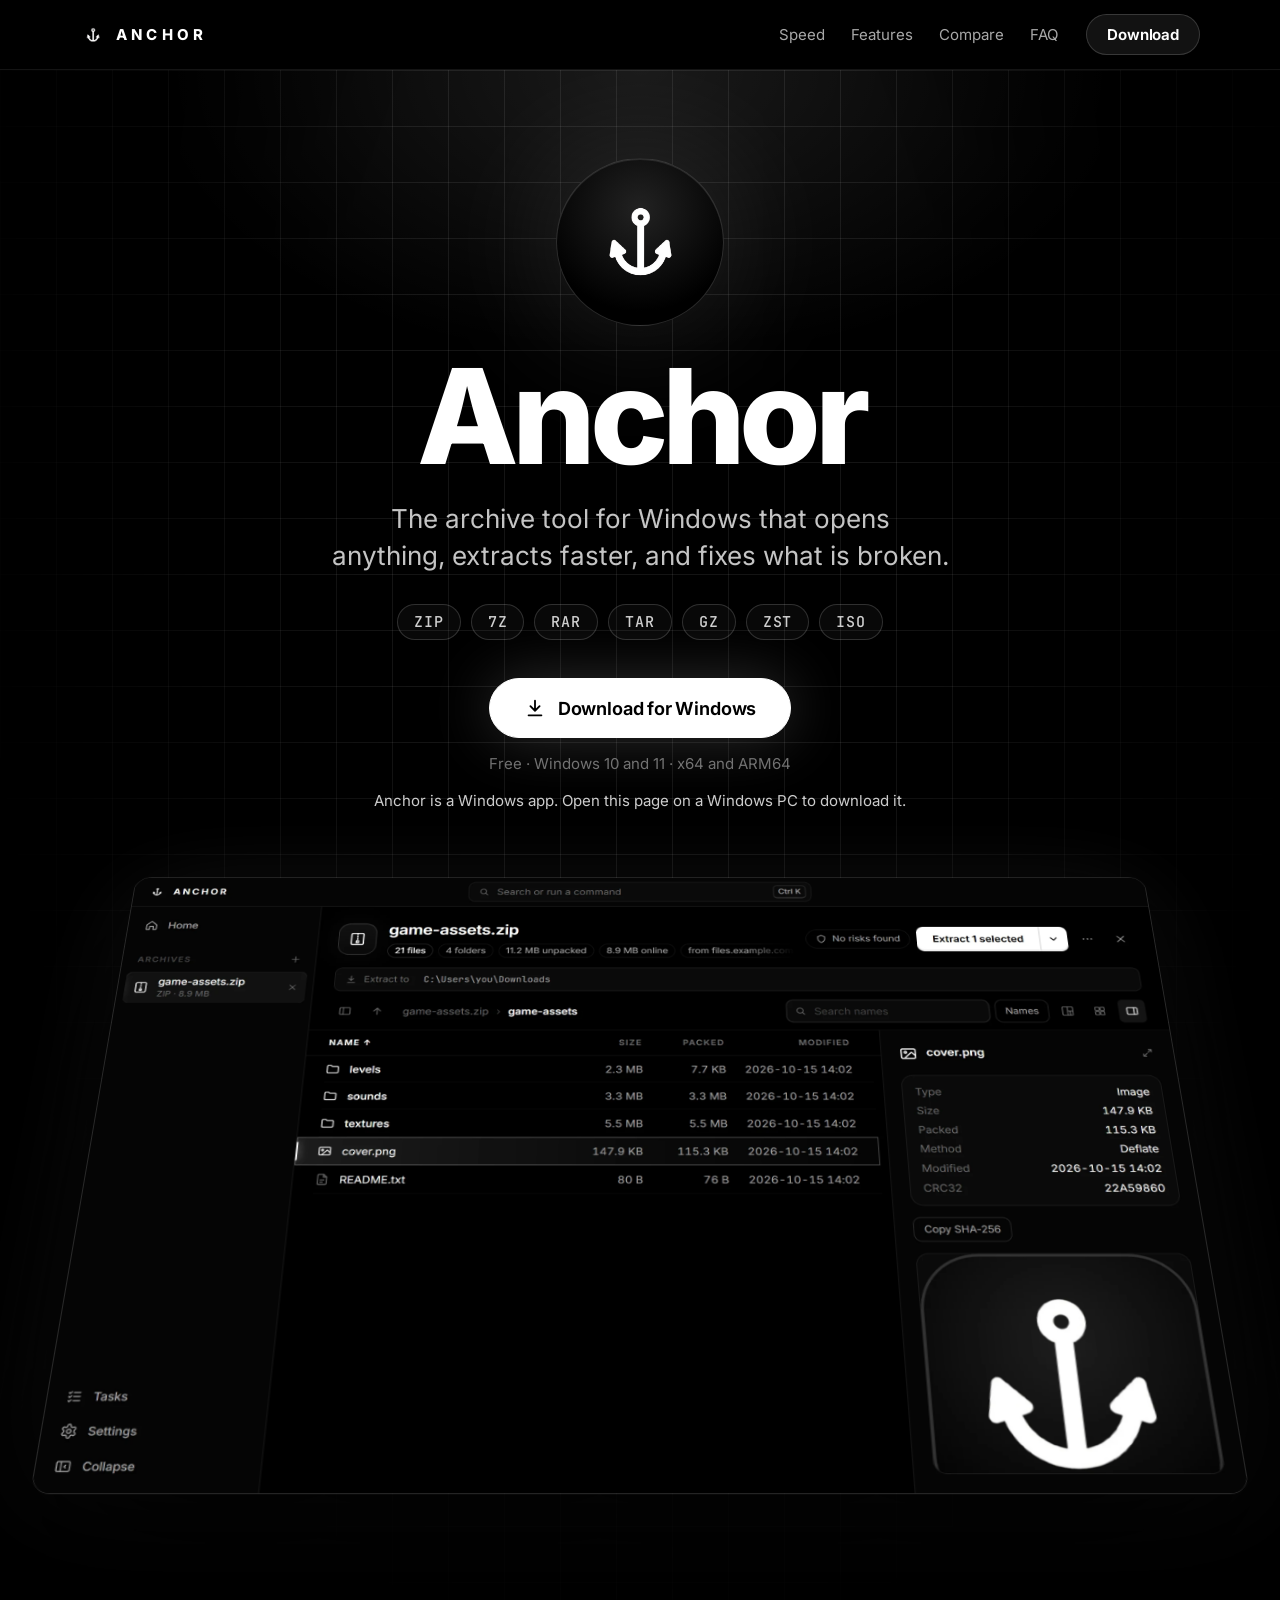
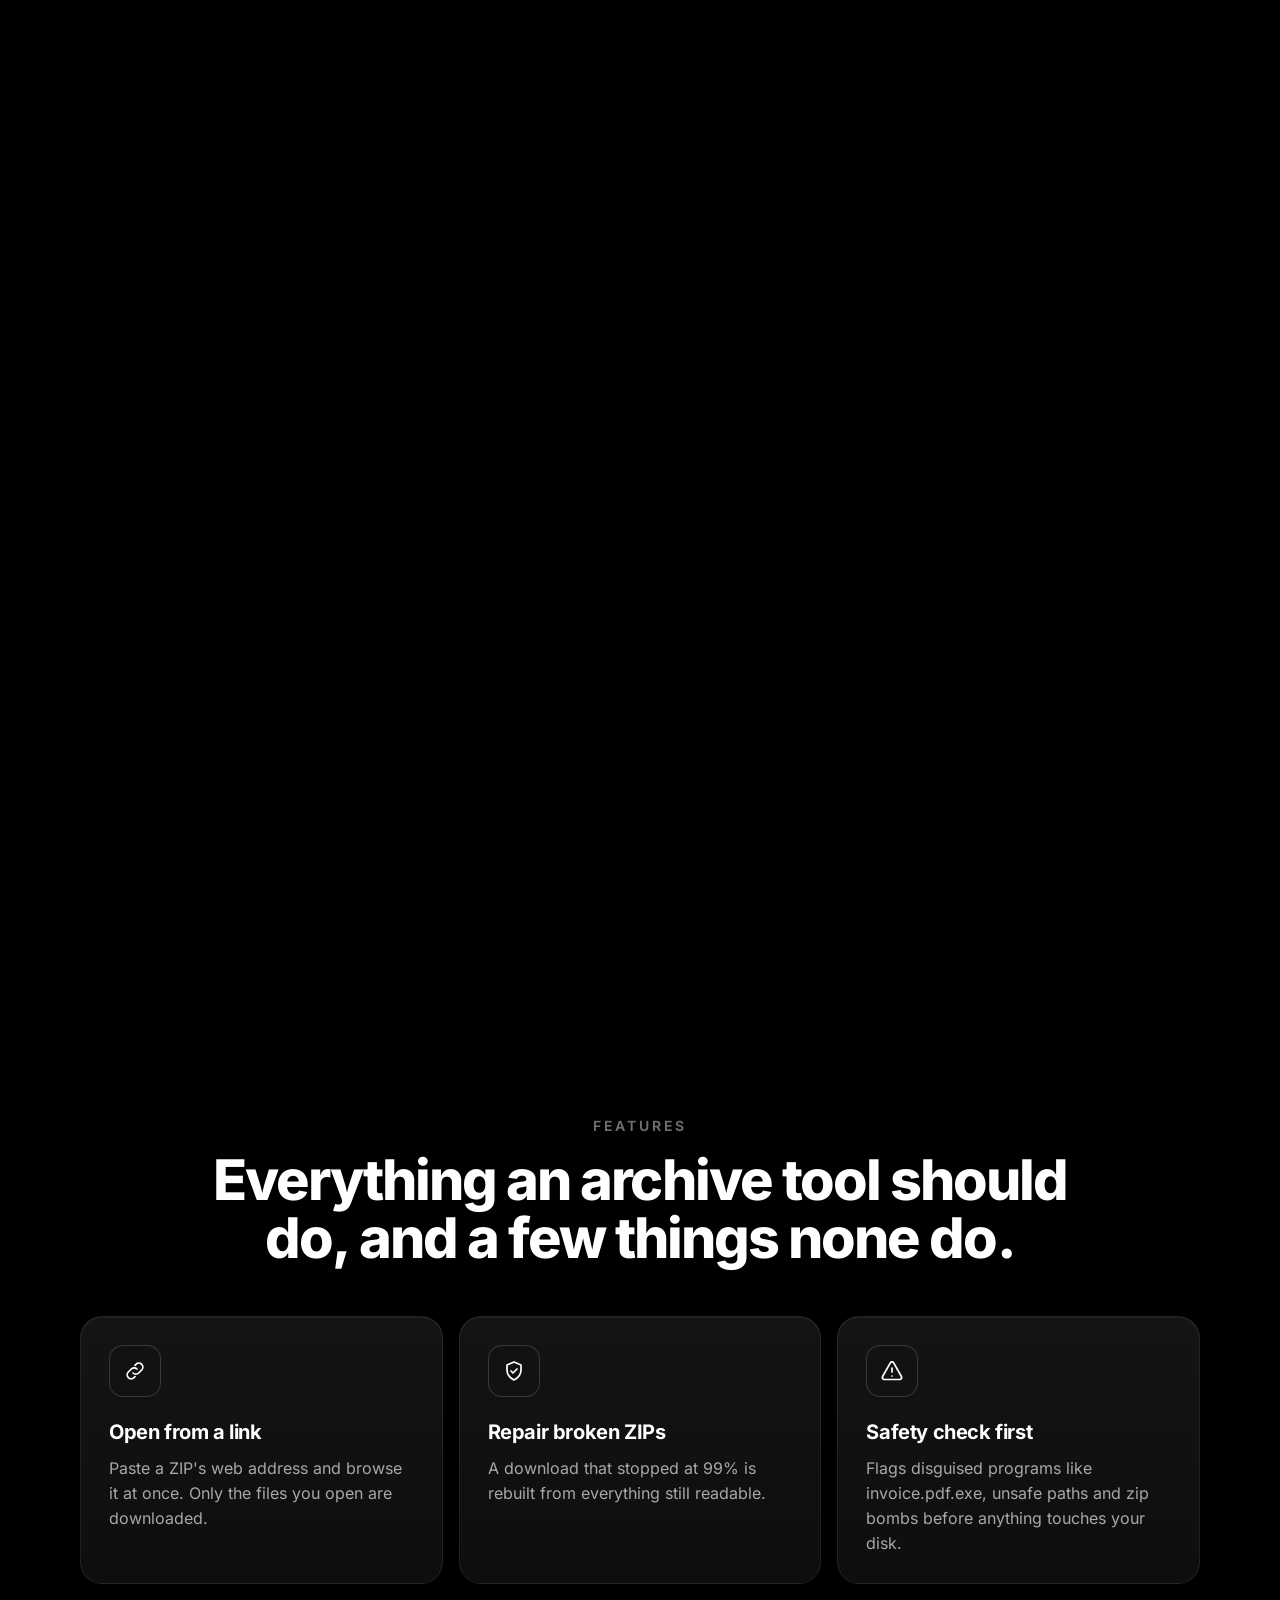
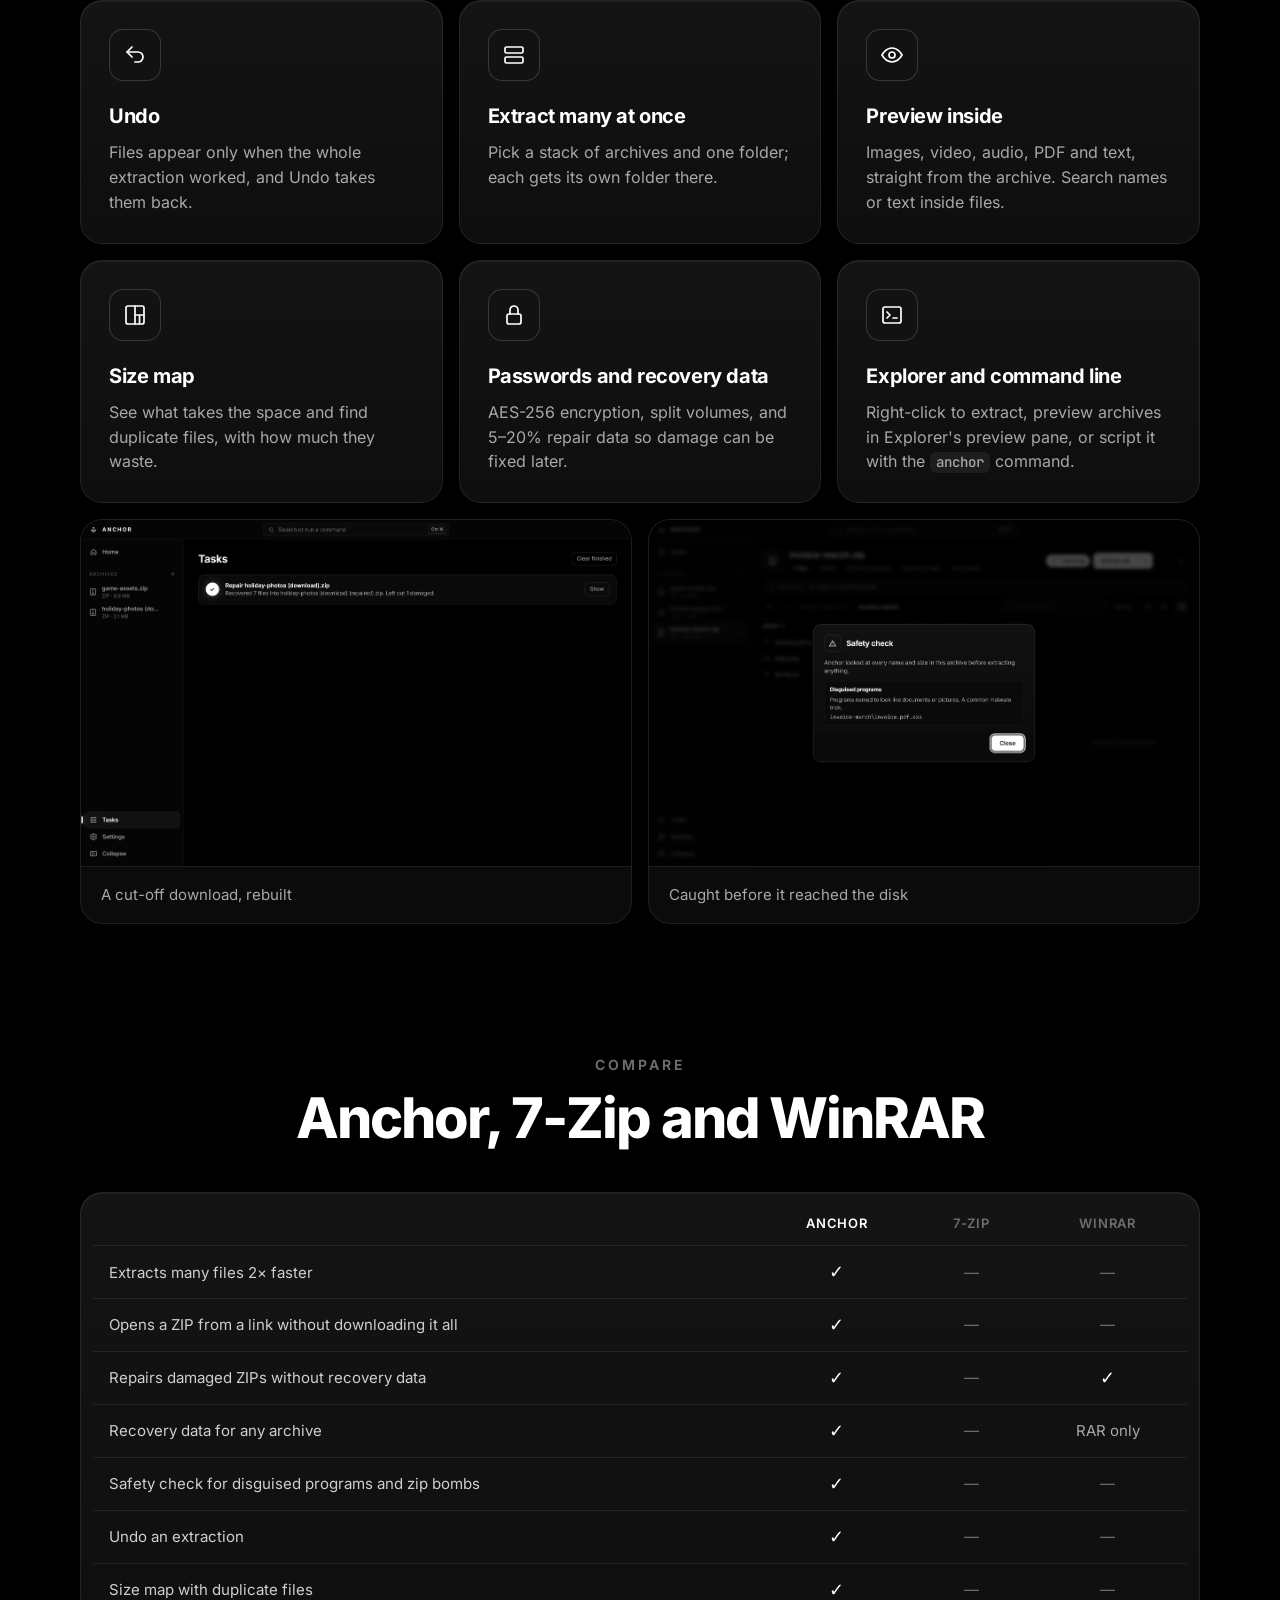
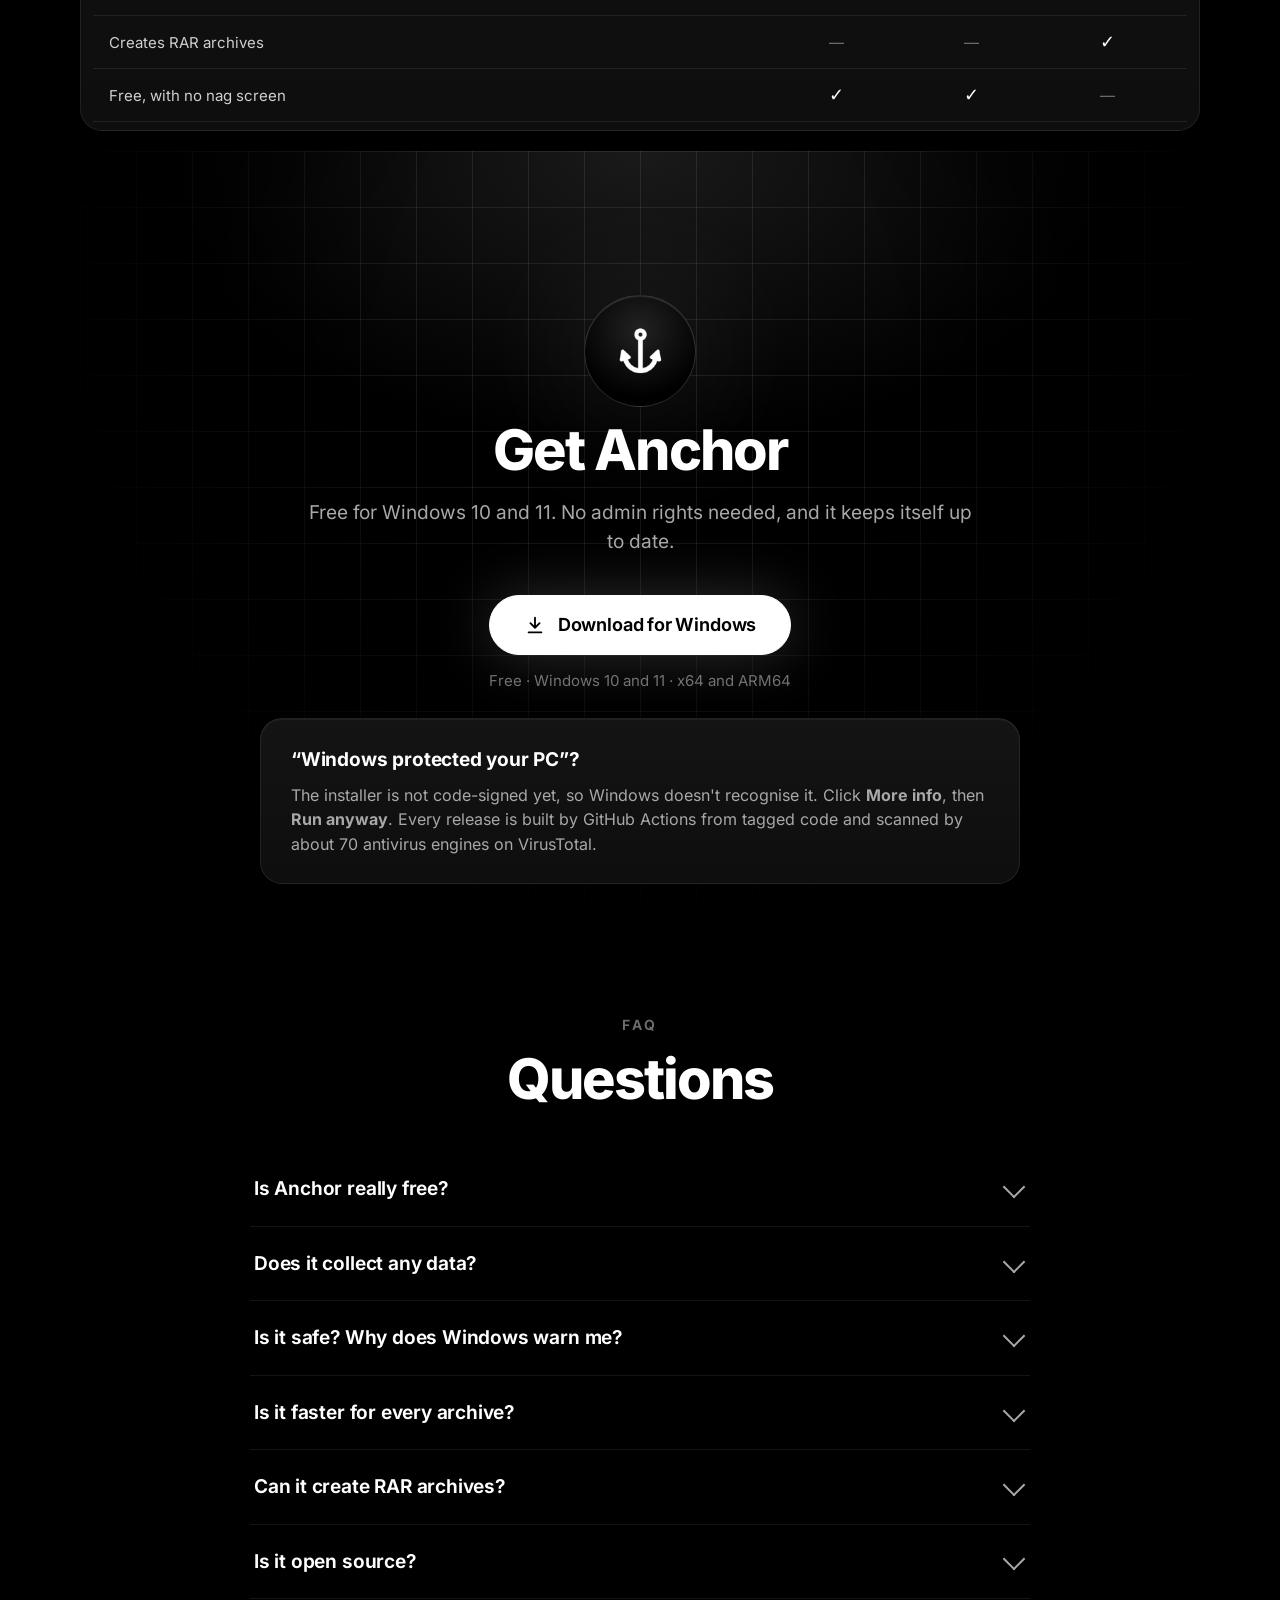
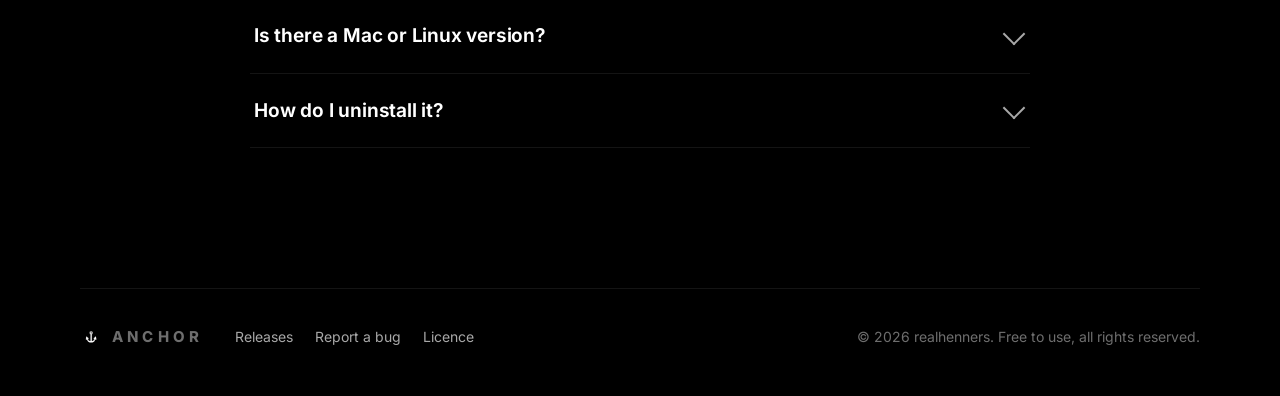
==== index.html @ b03beca9 "Add files via upload" ====
<!doctype html>
<html lang="en">
<head>
<meta charset="utf-8">
<meta name="viewport" content="width=device-width, initial-scale=1">
<title>Anchor: the fast, free archive tool for Windows</title>
<meta name="description" content="Anchor opens ZIP, 7Z, RAR, TAR, ZST, ISO and more, extracts many-file archives about 2× faster than 7-Zip and WinRAR, repairs broken downloads and checks archives before extracting. Free for Windows 10 and 11.">
<meta name="theme-color" content="#000000">
<link rel="icon" href="assets/favicon.png">
<link rel="apple-touch-icon" href="assets/icon.png">
<meta property="og:type" content="website">
<meta property="og:url" content="https://getanchor.github.io/">
<meta property="og:title" content="Anchor: the fast, free archive tool for Windows">
<meta property="og:description" content="2× faster than 7-Zip and WinRAR on archives with many files. Opens ZIPs from a link, repairs broken downloads, flags disguised programs. Free.">
<meta property="og:image" content="https://getanchor.github.io/assets/og.jpg">
<meta name="twitter:card" content="summary_large_image">
<link rel="preload" href="assets/fonts/inter-latin-wght-normal.woff2" as="font" type="font/woff2" crossorigin>
<link rel="stylesheet" href="style.css">
</head>
<body>

<header class="nav">
  <a class="brand" href="#top" aria-label="Anchor, back to top"><img src="assets/logo.png" alt="" width="26" height="26"><span>ANCHOR</span></a>
  <nav class="links" aria-label="Sections">
    <a href="#speed">Speed</a>
    <a href="#features">Features</a>
    <a href="#compare">Compare</a>
    <a href="#faq">FAQ</a>
  </nav>
  <a class="btn btn-small" href="#download" data-download>Download</a>
</header>

<main id="top">
  <!-- hero: the banner's look -->
  <section class="hero">
    <div class="grid-bg" aria-hidden="true"></div>
    <div class="mark reveal" style="--d: 0"><img src="assets/logo.png" alt="Anchor logo" width="132" height="132"></div>
    <h1 class="reveal" style="--d: 1">Anchor</h1>
    <p class="lead reveal" style="--d: 2">The archive tool for Windows that opens anything, extracts faster, and fixes what is broken.</p>
    <ul class="pills reveal" style="--d: 3" aria-label="Formats">
      <li>ZIP</li><li>7Z</li><li>RAR</li><li>TAR</li><li>GZ</li><li>ZST</li><li>ISO</li>
    </ul>
    <div class="cta reveal" style="--d: 4">
      <a class="btn btn-primary" href="https://github.com/realhenners/anchor-releases/releases/latest" data-download>
        <svg width="22" height="22" viewBox="0 0 24 24" fill="none" stroke="currentColor" stroke-width="2" stroke-linecap="round" stroke-linejoin="round" aria-hidden="true"><path d="M12 4v11M7 10l5 5 5-5M5 20h14"/></svg>
        Download for Windows
      </a>
      <p class="meta" data-download-meta>Free · Windows 10&nbsp;and&nbsp;11 · x64 and ARM64</p>
      <button class="switch" type="button" data-arch-switch hidden></button>
      <p class="note" data-platform-note hidden>Anchor is a Windows app. Open this page on a Windows PC to download it.</p>
    </div>
    <div class="stage reveal" style="--d: 5">
      <img class="hero-shot" src="assets/shots/link-preview.webp" alt="Anchor showing the contents of a ZIP archive opened from a link, with a preview of an image" width="1239" height="780" data-tilt>
    </div>
  </section>

  <!-- speed -->
  <section class="section" id="speed">
    <p class="kicker reveal">Speed</p>
    <h2 class="reveal">Same archive. Three extractors.</h2>
    <p class="sub reveal">Windows spends most of an extraction creating files, because antivirus checks each one. 7-Zip and WinRAR write them one at a time; Anchor decodes the archive once and writes up to 32 at the same time.</p>

    <div class="tabs reveal" role="tablist" aria-label="Benchmark">
      <button role="tab" aria-selected="true" data-set="small">4,000 small files</button>
      <button role="tab" aria-selected="false" data-set="mod">Mod pack, 603 files</button>
      <button role="tab" aria-selected="false" data-set="large">One large file</button>
    </div>

    <div class="race card reveal" data-race>
      <div class="lane anchor"><span class="name">Anchor</span><span class="track"><span class="fill"></span></span><span class="time">0.00 s</span></div>
      <div class="lane"><span class="name">WinRAR <small>7.23</small></span><span class="track"><span class="fill"></span></span><span class="time">0.00 s</span></div>
      <div class="lane"><span class="name">7-Zip <small>26.04</small></span><span class="track"><span class="fill"></span></span><span class="time">0.00 s</span></div>
      <div class="race-foot">
        <p class="caption" data-race-caption>A ZIP with 4,000 small files, played back in real time.</p>
        <button class="btn btn-ghost btn-small" type="button" data-race-replay>Run again</button>
      </div>
    </div>

    <div class="stats">
      <div class="stat card reveal" style="--d: 0"><b data-count="2.3" data-suffix="×">0×</b><span>faster than 7-Zip</span></div>
      <div class="stat card reveal" style="--d: 1"><b data-count="2.1" data-suffix="×">0×</b><span>faster than WinRAR</span></div>
      <div class="stat card reveal" style="--d: 2"><b data-count="32" data-decimals="0">0</b><span>files written at once</span></div>
    </div>

    <details class="numbers reveal">
      <summary>See all the numbers</summary>
      <div class="numbers-body">
        <p>Extraction time on one Windows PC with 24 cores; each tool extracted every archive three times into an empty folder, producing the same files, and the best time counts. Fastest in bold. Anchor is faster on archives with many files; with one or a few large files every tool waits on decompression, and 7-Zip and WinRAR are slightly faster on large 7Z and RAR files.</p>
        <div class="table-wrap"><table data-numbers></table></div>
      </div>
    </details>
  </section>

  <!-- features -->
  <section class="section" id="features">
    <p class="kicker reveal">Features</p>
    <h2 class="reveal">Everything an archive tool should do, and a few things none do.</h2>
    <div class="features">
      <article class="feature card reveal" style="--d: 0"><span class="icon" aria-hidden="true"><svg viewBox="0 0 24 24"><path d="M10 14a4 4 0 0 0 5.66 0l3-3a4 4 0 0 0-5.66-5.66l-1 1"/><path d="M14 10a4 4 0 0 0-5.66 0l-3 3a4 4 0 0 0 5.66 5.66l1-1"/></svg></span><h3>Open from a link</h3><p>Paste a ZIP's web address and browse it at once. Only the files you open are downloaded.</p></article>
      <article class="feature card reveal" style="--d: 1"><span class="icon" aria-hidden="true"><svg viewBox="0 0 24 24"><path d="M12 3 5 6v5c0 4.5 3 8 7 10 4-2 7-5.5 7-10V6z"/><path d="m9 12 2 2 4-4"/></svg></span><h3>Repair broken ZIPs</h3><p>A download that stopped at 99% is rebuilt from everything still readable.</p></article>
      <article class="feature card reveal" style="--d: 2"><span class="icon" aria-hidden="true"><svg viewBox="0 0 24 24"><path d="M10.3 3.9 2.6 17.5A2 2 0 0 0 4.3 20.5h15.4a2 2 0 0 0 1.7-3L13.7 3.9a2 2 0 0 0-3.4 0z"/><path d="M12 9v4M12 17h.01"/></svg></span><h3>Safety check first</h3><p>Flags disguised programs like invoice.pdf.exe, unsafe paths and zip bombs before anything touches your disk.</p></article>
      <article class="feature card reveal" style="--d: 3"><span class="icon" aria-hidden="true"><svg viewBox="0 0 24 24"><path d="M9 14 4 9l5-5"/><path d="M4 9h11a5 5 0 0 1 0 10h-3"/></svg></span><h3>Undo</h3><p>Files appear only when the whole extraction worked, and Undo takes them back.</p></article>
      <article class="feature card reveal" style="--d: 4"><span class="icon" aria-hidden="true"><svg viewBox="0 0 24 24"><rect x="3" y="4" width="18" height="6" rx="1.5"/><rect x="3" y="14" width="18" height="6" rx="1.5"/></svg></span><h3>Extract many at once</h3><p>Pick a stack of archives and one folder; each gets its own folder there.</p></article>
      <article class="feature card reveal" style="--d: 5"><span class="icon" aria-hidden="true"><svg viewBox="0 0 24 24"><path d="M2 12s3.5-7 10-7 10 7 10 7-3.5 7-10 7S2 12 2 12z"/><circle cx="12" cy="12" r="3"/></svg></span><h3>Preview inside</h3><p>Images, video, audio, PDF and text, straight from the archive. Search names or text inside files.</p></article>
      <article class="feature card reveal" style="--d: 6"><span class="icon" aria-hidden="true"><svg viewBox="0 0 24 24"><rect x="3" y="3" width="18" height="18" rx="2"/><path d="M12 3v18M12 12h9M16.5 12v9"/></svg></span><h3>Size map</h3><p>See what takes the space and find duplicate files, with how much they waste.</p></article>
      <article class="feature card reveal" style="--d: 7"><span class="icon" aria-hidden="true"><svg viewBox="0 0 24 24"><rect x="5" y="11" width="14" height="10" rx="2"/><path d="M8 11V7a4 4 0 0 1 8 0v4"/></svg></span><h3>Passwords and recovery data</h3><p>AES-256 encryption, split volumes, and 5–20% repair data so damage can be fixed later.</p></article>
      <article class="feature card reveal" style="--d: 8"><span class="icon" aria-hidden="true"><svg viewBox="0 0 24 24"><rect x="3" y="4" width="18" height="16" rx="2"/><path d="m7 9 3 3-3 3M13 15h4"/></svg></span><h3>Explorer and command line</h3><p>Right-click to extract, preview archives in Explorer's preview pane, or script it with the <code>anchor</code> command.</p></article>
    </div>

    <div class="shots">
      <figure class="reveal" style="--d: 0"><img src="assets/shots/repair-task.webp" alt="Anchor's task list: a cut-off ZIP repaired, 7 files recovered" loading="lazy" width="1239" height="780"><figcaption>A cut-off download, rebuilt</figcaption></figure>
      <figure class="reveal" style="--d: 1"><img src="assets/shots/safety-dialog.webp" alt="Anchor's safety check warning about invoice.pdf.exe" loading="lazy" width="1239" height="780"><figcaption>Caught before it reached the disk</figcaption></figure>
    </div>
  </section>

  <!-- compare -->
  <section class="section" id="compare">
    <p class="kicker reveal">Compare</p>
    <h2 class="reveal">Anchor, 7-Zip and WinRAR</h2>
    <div class="table-wrap card reveal">
      <table class="compare">
        <thead><tr><th></th><th>Anchor</th><th>7-Zip</th><th>WinRAR</th></tr></thead>
        <tbody>
          <tr><td>Extracts many files 2× faster</td><td class="yes">✓</td><td class="no">—</td><td class="no">—</td></tr>
          <tr><td>Opens a ZIP from a link without downloading it all</td><td class="yes">✓</td><td class="no">—</td><td class="no">—</td></tr>
          <tr><td>Repairs damaged ZIPs without recovery data</td><td class="yes">✓</td><td class="no">—</td><td class="yes">✓</td></tr>
          <tr><td>Recovery data for any archive</td><td class="yes">✓</td><td class="no">—</td><td>RAR only</td></tr>
          <tr><td>Safety check for disguised programs and zip bombs</td><td class="yes">✓</td><td class="no">—</td><td class="no">—</td></tr>
          <tr><td>Undo an extraction</td><td class="yes">✓</td><td class="no">—</td><td class="no">—</td></tr>
          <tr><td>Size map with duplicate files</td><td class="yes">✓</td><td class="no">—</td><td class="no">—</td></tr>
          <tr><td>Creates RAR archives</td><td class="no">—</td><td class="no">—</td><td class="yes">✓</td></tr>
          <tr><td>Free, with no nag screen</td><td class="yes">✓</td><td class="yes">✓</td><td class="no">—</td></tr>
        </tbody>
      </table>
    </div>
  </section>

  <!-- download -->
  <section class="section download" id="download">
    <div class="grid-bg" aria-hidden="true"></div>
    <div class="mark small reveal"><img src="assets/logo.png" alt="" width="88" height="88"></div>
    <h2 class="reveal">Get Anchor</h2>
    <p class="sub reveal">Free for Windows 10 and 11. No admin rights needed, and it keeps itself up to date.</p>
    <div class="cta reveal">
      <a class="btn btn-primary" href="https://github.com/realhenners/anchor-releases/releases/latest" data-download>
        <svg width="22" height="22" viewBox="0 0 24 24" fill="none" stroke="currentColor" stroke-width="2" stroke-linecap="round" stroke-linejoin="round" aria-hidden="true"><path d="M12 4v11M7 10l5 5 5-5M5 20h14"/></svg>
        Download for Windows
      </a>
      <p class="meta" data-download-meta>Free · Windows 10&nbsp;and&nbsp;11 · x64 and ARM64</p>
    </div>

    <div class="files card reveal" data-files hidden>
      <h3>All downloads <span data-version></span></h3>
      <div data-file-list></div>
      <p class="small">Check a download in PowerShell: <code>Get-FileHash .\Anchor-Setup-&lt;version&gt;.exe</code> and compare it with the SHA-256 above.</p>
    </div>

    <div class="smartscreen card reveal">
      <h3>“Windows protected your PC”?</h3>
      <p>The installer is not code-signed yet, so Windows doesn't recognise it. Click <b>More info</b>, then <b>Run anyway</b>. Every release is built by GitHub Actions from tagged code and scanned by about 70 antivirus engines on VirusTotal.</p>
    </div>
  </section>

  <!-- faq -->
  <section class="section" id="faq">
    <p class="kicker reveal">FAQ</p>
    <h2 class="reveal">Questions</h2>
    <div class="faq">
      <details class="reveal"><summary>Is Anchor really free?</summary><div><p>Yes, at home and at work. No ads, no trial, no nag screen.</p></div></details>
      <details class="reveal"><summary>Does it collect any data?</summary><div><p>No. Anchor goes online only to check GitHub for a new version when it starts (you can switch that off) and to fetch an archive you open from a link. No accounts, no tracking, no telemetry.</p></div></details>
      <details class="reveal"><summary>Is it safe? Why does Windows warn me?</summary><div><p>The warning appears because the installer isn't code-signed yet; certificates are expensive for a solo developer. Each release lists SHA-256 checksums and a VirusTotal scan link, so you can check exactly what you downloaded.</p></div></details>
      <details class="reveal"><summary>Is it faster for every archive?</summary><div><p>It's about 2× faster on archives with many files, which is most of them: mods, projects, photos, backups. With one or a few large files every tool waits on decompression and the results are about the same. All the measured numbers are in the Speed section.</p></div></details>
      <details class="reveal"><summary>Can it create RAR archives?</summary><div><p>Anchor opens and extracts RAR, but creates ZIP, 7Z, TAR.ZST and TAR.GZ. The RAR format is proprietary.</p></div></details>
      <details class="reveal"><summary>Is it open source?</summary><div><p>Anchor is free, closed-source software. It builds on open-source parts, credited with their licences in the app: 7-Zip (LGPL), par2cmdline (GPL) and Electron (MIT).</p></div></details>
      <details class="reveal"><summary>Is there a Mac or Linux version?</summary><div><p>Not yet. Anchor is made for Windows 10 and 11 on x64 and ARM64 PCs.</p></div></details>
      <details class="reveal"><summary>How do I uninstall it?</summary><div><p>Settings › Apps › Installed apps › Anchor › Uninstall. Your settings can be removed too.</p></div></details>
    </div>
  </section>
</main>

<footer class="footer">
  <a class="brand" href="#top"><img src="assets/logo.png" alt="" width="22" height="22"><span>ANCHOR</span></a>
  <nav aria-label="Links">
    <a href="https://github.com/realhenners/anchor-releases/releases">Releases</a>
    <a href="https://github.com/realhenners/anchor-releases/issues/new/choose">Report a bug</a>
    <a href="https://github.com/realhenners/anchor-releases/blob/main/LICENSE.txt">Licence</a>
  </nav>
  <p>© 2026 realhenners. Free to use, all rights reserved.</p>
</footer>

<script src="script.js" defer></script>
</body>
</html>
---- style.css ----
/* Anchor website: the banner's look. Black surfaces, a faint grid under a soft white glow, the logo
   ring, Inter for words and JetBrains Mono for numbers. Motion uses springs and eased curves only. */
@font-face { font-family: Inter; font-weight: 100 900; font-display: swap; src: url('assets/fonts/inter-latin-wght-normal.woff2') format('woff2'); }
@font-face { font-family: Mono; font-weight: 400; font-display: swap; src: url('assets/fonts/jetbrains-mono-latin-400-normal.woff2') format('woff2'); }
@font-face { font-family: Mono; font-weight: 500; font-display: swap; src: url('assets/fonts/jetbrains-mono-latin-500-normal.woff2') format('woff2'); }

:root {
  --bg: #000;
  --surface: #0b0b0b;
  --raised: #121212;
  --line: rgba(255, 255, 255, 0.08);
  --line-strong: rgba(255, 255, 255, 0.16);
  --text: #fff;
  --text-2: #a8a8a8;
  --text-3: #6e6e6e;
  /* motion: a spring with a little overshoot, a long ease-out, and a soft ease-in-out */
  --spring: cubic-bezier(0.34, 1.56, 0.64, 1);
  --out: cubic-bezier(0.16, 1, 0.3, 1);
  --in-out: cubic-bezier(0.65, 0, 0.35, 1);
  --page: min(1120px, 100% - 40px);
}

* { margin: 0; box-sizing: border-box; }
html { background: var(--bg); color-scheme: dark; scroll-behavior: smooth; scroll-padding-top: 80px; }
body { background: var(--bg); color: var(--text); font: 400 17px/1.55 Inter, system-ui, sans-serif; -webkit-font-smoothing: antialiased; overflow-x: hidden; }
img { max-width: 100%; height: auto; display: block; }
a { color: inherit; }
code { font: 500 0.88em Mono, ui-monospace, monospace; background: rgba(255, 255, 255, 0.06); padding: 0.1em 0.4em; border-radius: 6px; }
:focus-visible { outline: 2px solid #fff; outline-offset: 3px; border-radius: 8px; }

/* ---------- header ---------- */
.nav { position: sticky; top: 0; z-index: 10; display: flex; align-items: center; gap: 28px; padding: 14px max(20px, (100% - 1120px) / 2);
  background: rgba(0, 0, 0, 0.72); backdrop-filter: blur(14px) saturate(1.4); border-bottom: 1px solid var(--line); }
.brand { display: flex; align-items: center; gap: 10px; text-decoration: none; font-weight: 750; font-size: 15px; letter-spacing: 0.28em; }
.links { display: flex; gap: 26px; margin-left: auto; }
.links a { position: relative; color: var(--text-2); text-decoration: none; font-size: 15px; transition: color 0.3s var(--out); }
.links a::after { content: ''; position: absolute; left: 0; right: 0; bottom: -4px; height: 1.5px; background: #fff; transform: scaleX(0); transform-origin: left; transition: transform 0.45s var(--out); }
.links a:hover { color: var(--text); }
.links a:hover::after { transform: scaleX(1); }

/* ---------- buttons: lift on a spring, press down, light sweep on the primary ---------- */
.btn { position: relative; display: inline-flex; align-items: center; justify-content: center; gap: 12px; overflow: hidden;
  padding: 18px 34px; border-radius: 999px; border: 1px solid var(--line-strong); background: var(--raised); color: var(--text);
  font: 650 18px Inter, sans-serif; letter-spacing: -0.01em; text-decoration: none; cursor: pointer;
  transition: transform 0.5s var(--spring), box-shadow 0.5s var(--out), background-color 0.3s var(--out); }
.btn:hover { transform: translateY(-3px) scale(1.03); box-shadow: 0 14px 40px rgba(0, 0, 0, 0.6), 0 0 0 1px var(--line-strong); }
.btn:active { transform: translateY(0) scale(0.97); transition-duration: 0.15s; }
.btn-primary { background: #fff; color: #000; border-color: #fff; box-shadow: 0 0 60px rgba(255, 255, 255, 0.18); }
.btn-primary:hover { box-shadow: 0 18px 50px rgba(255, 255, 255, 0.22), 0 0 90px rgba(255, 255, 255, 0.25); }
.btn-primary::before { content: ''; position: absolute; inset: 0; background: linear-gradient(105deg, transparent 35%, rgba(255, 255, 255, 0.9) 50%, transparent 65%);
  transform: translateX(-120%); transition: transform 0.9s var(--in-out); }
.btn-primary:hover::before { transform: translateX(120%); }
.btn-primary svg { transition: transform 0.5s var(--spring); }
.btn-primary:hover svg { transform: translateY(2px); }
.btn-small { padding: 10px 20px; font-size: 15px; }
.btn-ghost { background: transparent; }

/* ---------- shared pieces ---------- */
.grid-bg { position: absolute; inset: 0; pointer-events: none; z-index: -1;
  background: radial-gradient(700px 420px at 50% 0%, rgba(255, 255, 255, 0.10), transparent 70%),
    linear-gradient(var(--line) 1px, transparent 1px) 0 0 / 56px 56px,
    linear-gradient(90deg, var(--line) 1px, transparent 1px) 0 0 / 56px 56px;
  -webkit-mask-image: radial-gradient(ellipse at 50% 20%, #000 30%, transparent 75%); mask-image: radial-gradient(ellipse at 50% 20%, #000 30%, transparent 75%); }
.mark { width: 168px; height: 168px; border-radius: 50%; display: grid; place-items: center; margin: 0 auto;
  border: 1.5px solid var(--line-strong); background: radial-gradient(circle at 50% 30%, #222, #000 72%);
  box-shadow: 0 0 140px rgba(255, 255, 255, 0.14), inset 0 1px 0 rgba(255, 255, 255, 0.1); }
.mark.small { width: 112px; height: 112px; }
.card { background: linear-gradient(180deg, rgba(255, 255, 255, 0.035), rgba(255, 255, 255, 0.01)), var(--surface);
  border: 1px solid var(--line); border-radius: 22px; box-shadow: inset 0 1px 0 rgba(255, 255, 255, 0.05); }
.kicker { color: var(--text-3); font-size: 14px; font-weight: 650; letter-spacing: 0.22em; text-transform: uppercase; text-align: center; }
h2 { margin-top: 14px; font-size: clamp(34px, 5vw, 56px); font-weight: 780; letter-spacing: -0.035em; line-height: 1.05; text-align: center; text-wrap: balance; }
.sub { max-width: 680px; margin: 18px auto 0; color: var(--text-2); font-size: 19px; text-align: center; text-wrap: pretty; }

/* scroll reveal: rise, unblur and fade on a long ease-out, staggered by --d */
.reveal { opacity: 0; transform: translateY(28px); filter: blur(8px);
  transition: opacity 0.9s var(--out), transform 1.1s var(--out), filter 0.9s var(--out); transition-delay: calc(var(--d, 0) * 80ms); }
.reveal.in { opacity: 1; transform: none; filter: none; }

/* ---------- hero ---------- */
.hero { position: relative; isolation: isolate; padding: 88px 20px 40px; text-align: center; }
.hero h1 { margin-top: 28px; font-size: clamp(64px, 11vw, 132px); font-weight: 800; letter-spacing: -0.05em; line-height: 0.95; }
.lead { max-width: 720px; margin: 22px auto 0; color: #c4c4c4; font-size: clamp(19px, 2.2vw, 26px); line-height: 1.4; text-wrap: balance; }
.pills { display: flex; flex-wrap: wrap; justify-content: center; gap: 10px; margin-top: 30px; padding: 0; list-style: none; }
.pills li { padding: 7px 16px; border-radius: 999px; border: 1px solid var(--line-strong); background: rgba(255, 255, 255, 0.03);
  color: #cfcfcf; font: 500 15px Mono, monospace; letter-spacing: 0.06em; transition: transform 0.45s var(--spring), background-color 0.3s var(--out); }
.pills li:hover { transform: translateY(-3px); background: rgba(255, 255, 255, 0.08); }
.cta { display: flex; flex-direction: column; align-items: center; gap: 14px; margin-top: 38px; }
.meta { color: var(--text-3); font-size: 15px; }
.switch { background: none; border: 0; color: var(--text-2); font: 500 14px Inter, sans-serif; text-decoration: underline; text-underline-offset: 3px; cursor: pointer; }
.note { color: #cfcfcf; font-size: 15px; }
.stage { width: var(--page); margin: 64px auto 0; perspective: 1600px; }
.hero-shot { width: 100%; border-radius: 18px; border: 1px solid var(--line-strong); transform-origin: 50% 0;
  box-shadow: 0 60px 160px rgba(0, 0, 0, 0.9), 0 0 120px rgba(255, 255, 255, 0.07); will-change: transform; }

/* ---------- sections ---------- */
.section { position: relative; isolation: isolate; width: var(--page); margin: 0 auto; padding: 110px 0 20px; }

/* speed */
.tabs { display: flex; flex-wrap: wrap; justify-content: center; gap: 8px; margin: 40px auto 18px; }
.tabs button { padding: 10px 18px; border-radius: 999px; border: 1px solid var(--line); background: transparent; color: var(--text-2);
  font: 600 15px Inter, sans-serif; cursor: pointer; transition: background-color 0.35s var(--out), color 0.35s var(--out), transform 0.45s var(--spring); }
.tabs button:hover { transform: translateY(-2px); color: var(--text); }
.tabs button[aria-selected='true'] { background: #fff; color: #000; border-color: #fff; }
.race { max-width: 860px; margin: 0 auto; padding: 34px 38px 26px; }
.lane { display: grid; grid-template-columns: 150px 1fr 110px; align-items: center; gap: 22px; height: 64px; }
.lane .name { font-size: 20px; font-weight: 700; color: var(--text-2); text-align: right; }
.lane .name small { color: var(--text-3); font-size: 13px; font-weight: 500; }
.lane .track { position: relative; height: 16px; border-radius: 8px; background: rgba(255, 255, 255, 0.06); overflow: hidden; }
.lane .fill { position: absolute; inset: 0 auto 0 0; width: 0; border-radius: 8px; background: linear-gradient(90deg, #2c2c2c, #5c5c5c); }
.lane .time { font: 500 24px Mono, monospace; color: var(--text-2); text-align: right; font-variant-numeric: tabular-nums; transition: transform 0.5s var(--spring); }
.lane.anchor .name, .lane.anchor .time { color: #fff; }
.lane.anchor .fill { background: linear-gradient(90deg, #9a9a9a, #fff); box-shadow: 0 0 24px rgba(255, 255, 255, 0.55); }
.lane .time.done { transform: scale(1.12); }
.race-foot { display: flex; align-items: center; justify-content: space-between; gap: 16px; margin-top: 14px; padding-top: 16px; border-top: 1px solid var(--line); }
.caption { color: var(--text-3); font-size: 15px; }
.stats { display: grid; grid-template-columns: repeat(3, 1fr); gap: 16px; max-width: 860px; margin: 16px auto 0; }
.stat { padding: 26px 24px; text-align: center; }
.stat b { display: block; font: 500 48px Mono, monospace; letter-spacing: -0.04em; }
.stat span { color: var(--text-2); font-size: 16px; }
.numbers { max-width: 860px; margin: 22px auto 0; }
.numbers summary, .faq summary { cursor: pointer; list-style: none; }
.numbers summary::-webkit-details-marker, .faq summary::-webkit-details-marker { display: none; }
.numbers summary { width: max-content; margin: 0 auto; padding: 10px 18px; border-radius: 999px; border: 1px solid var(--line); color: var(--text-2); font-size: 15px; font-weight: 600;
  transition: color 0.3s var(--out), transform 0.45s var(--spring); }
.numbers summary:hover { color: var(--text); transform: translateY(-2px); }
.numbers-body { overflow: hidden; padding-top: 22px; color: var(--text-2); font-size: 15px; }
.table-wrap { overflow-x: auto; margin-top: 16px; }
table { width: 100%; border-collapse: collapse; font-size: 15px; }
th, td { padding: 12px 16px; border-bottom: 1px solid var(--line); text-align: right; white-space: nowrap; }
th:first-child, td:first-child { text-align: left; white-space: normal; }
th { color: var(--text-3); font-weight: 600; font-size: 13px; letter-spacing: 0.06em; text-transform: uppercase; }
td { font-family: Mono, monospace; color: var(--text-2); }
td:first-child { font-family: Inter, sans-serif; color: #cfcfcf; }
td b { color: #fff; font-weight: 500; }
tbody tr { transition: background-color 0.3s var(--out); }
tbody tr:hover { background: rgba(255, 255, 255, 0.03); }

/* features */
.features { display: grid; grid-template-columns: repeat(3, 1fr); gap: 16px; margin-top: 48px; }
.feature { padding: 28px; transition: transform 0.55s var(--spring), border-color 0.4s var(--out), box-shadow 0.5s var(--out); }
.feature:hover { transform: translateY(-6px); border-color: var(--line-strong); box-shadow: 0 30px 60px rgba(0, 0, 0, 0.6), 0 0 60px rgba(255, 255, 255, 0.05); }
.icon { display: grid; place-items: center; width: 52px; height: 52px; border-radius: 14px; border: 1px solid var(--line-strong); background: var(--raised);
  transition: transform 0.6s var(--spring); }
.feature:hover .icon { transform: rotate(-6deg) scale(1.08); }
.icon svg { width: 24px; height: 24px; fill: none; stroke: #fff; stroke-width: 1.7; stroke-linecap: round; stroke-linejoin: round; }
.feature h3 { margin-top: 20px; font-size: 20px; font-weight: 700; letter-spacing: -0.02em; }
.feature p { margin-top: 8px; color: var(--text-2); font-size: 16px; }
.shots { display: grid; grid-template-columns: 1fr 1fr; gap: 16px; margin-top: 16px; }
.shots figure { overflow: hidden; border-radius: 22px; border: 1px solid var(--line); background: var(--surface); }
.shots img { transition: transform 0.9s var(--out); }
.shots figure:hover img { transform: scale(1.04); }
.shots figcaption { padding: 16px 20px; color: var(--text-2); font-size: 15px; border-top: 1px solid var(--line); }

/* compare */
#compare .table-wrap { margin-top: 44px; padding: 8px 12px; }
.compare td { text-align: center; font-family: Inter, sans-serif; }
.compare th { text-align: center; }
.compare td:first-child, .compare th:first-child { text-align: left; }
.compare th:nth-child(2) { color: #fff; }
.compare .yes { color: #fff; font-size: 18px; }
.compare .no { color: var(--text-3); }

/* download */
.download { text-align: center; padding-top: 130px; }
.download .mark { margin-bottom: 8px; }
.files, .smartscreen { max-width: 760px; margin: 26px auto 0; padding: 26px 30px; text-align: left; }
.files h3, .smartscreen h3 { font-size: 19px; letter-spacing: -0.01em; }
.files h3 span { color: var(--text-3); font-weight: 500; }
.file { display: grid; grid-template-columns: 1fr auto; gap: 6px 18px; align-items: center; padding: 16px 0; border-bottom: 1px solid var(--line); }
.file a.name { font-weight: 650; text-decoration: none; }
.file a.name:hover { text-decoration: underline; text-underline-offset: 3px; }
.file .size { color: var(--text-3); font-size: 15px; }
.file .sha { grid-column: 1 / -1; color: var(--text-3); font: 400 12.5px Mono, monospace; word-break: break-all; }
.file .vt { grid-column: 1 / -1; font-size: 14px; color: var(--text-2); }
.small { margin-top: 14px; color: var(--text-3); font-size: 14px; }
.smartscreen p { margin-top: 8px; color: var(--text-2); font-size: 16px; }

/* faq: answers open and close on an eased height (script.js) */
.faq { max-width: 780px; margin: 44px auto 0; }
.faq details { border-bottom: 1px solid var(--line); }
.faq summary { position: relative; padding: 22px 44px 22px 4px; font-size: 19px; font-weight: 650; letter-spacing: -0.01em; transition: color 0.3s var(--out); }
.faq summary::after { content: ''; position: absolute; right: 8px; top: 50%; width: 14px; height: 14px; margin-top: -10px;
  border-right: 2px solid var(--text-2); border-bottom: 2px solid var(--text-2); transform: rotate(45deg); transition: transform 0.5s var(--spring); }
.faq details[open] summary::after { transform: rotate(225deg); margin-top: -4px; }
.faq summary:hover { color: #fff; }
.faq details > div { overflow: hidden; }
.faq p { padding: 0 4px 22px; color: var(--text-2); }

/* ---------- footer ---------- */
.footer { width: var(--page); margin: 120px auto 0; padding: 36px 0 48px; border-top: 1px solid var(--line); display: flex; flex-wrap: wrap; align-items: center; gap: 18px 32px; color: var(--text-3); font-size: 14px; }
.footer nav { display: flex; gap: 22px; }
.footer nav a { color: var(--text-2); text-decoration: none; transition: color 0.3s var(--out); }
.footer nav a:hover { color: #fff; }
.footer p { margin-left: auto; }

/* ---------- small screens ---------- */
@media (max-width: 820px) {
  .links { display: none; }
  .nav .btn-small { margin-left: auto; }
  .features { grid-template-columns: 1fr; }
  .stats { grid-template-columns: 1fr; }
  .shots { grid-template-columns: 1fr; }
  .lane { grid-template-columns: 90px 1fr 84px; gap: 12px; }
  .lane .name { font-size: 16px; }
  .lane .name small { display: none; }
  .lane .time { font-size: 18px; }
  .race { padding: 24px 18px 20px; }
  .race-foot { flex-direction: column; align-items: flex-start; }
  .footer p { margin-left: 0; }
}

/* calm version for people who switched animations off */
@media (prefers-reduced-motion: reduce) {
  html { scroll-behavior: auto; }
  *, *::before, *::after { transition-duration: 0.01ms !important; }
  .reveal { opacity: 1; transform: none; filter: none; }
}
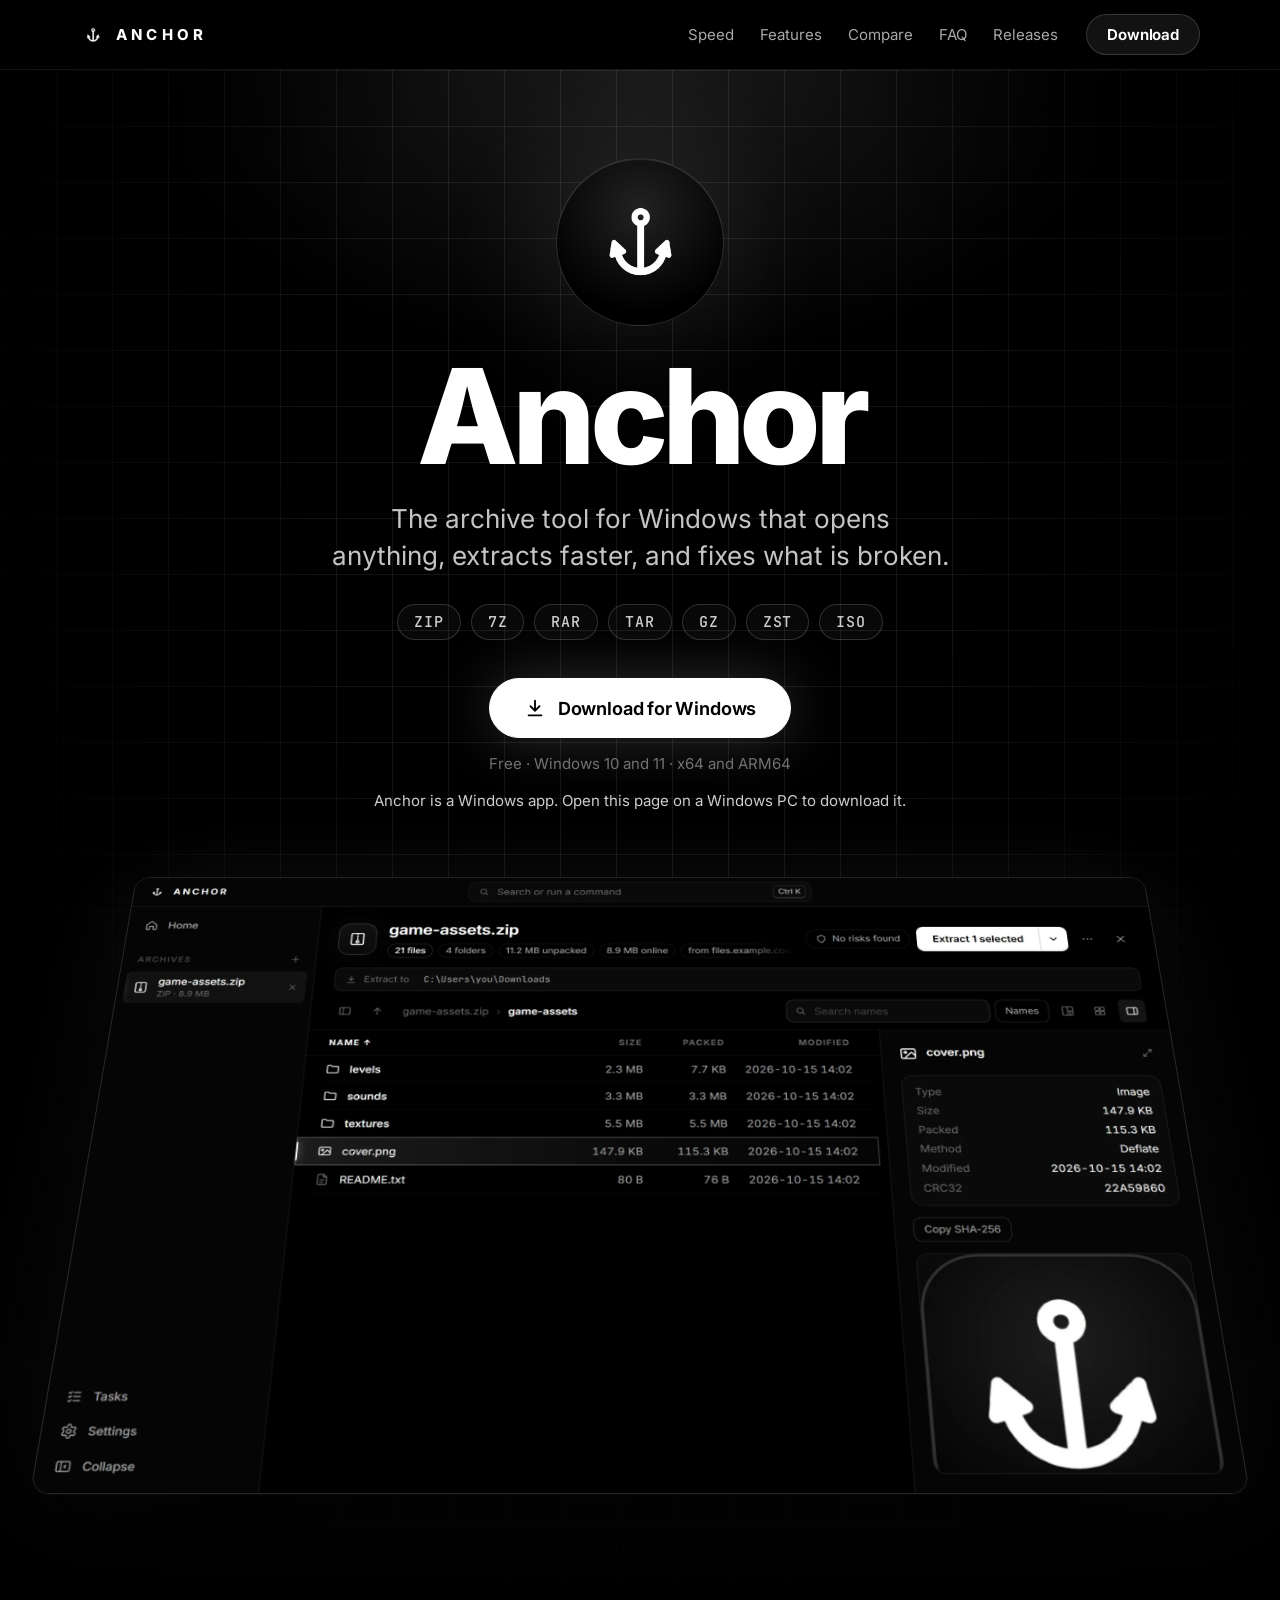
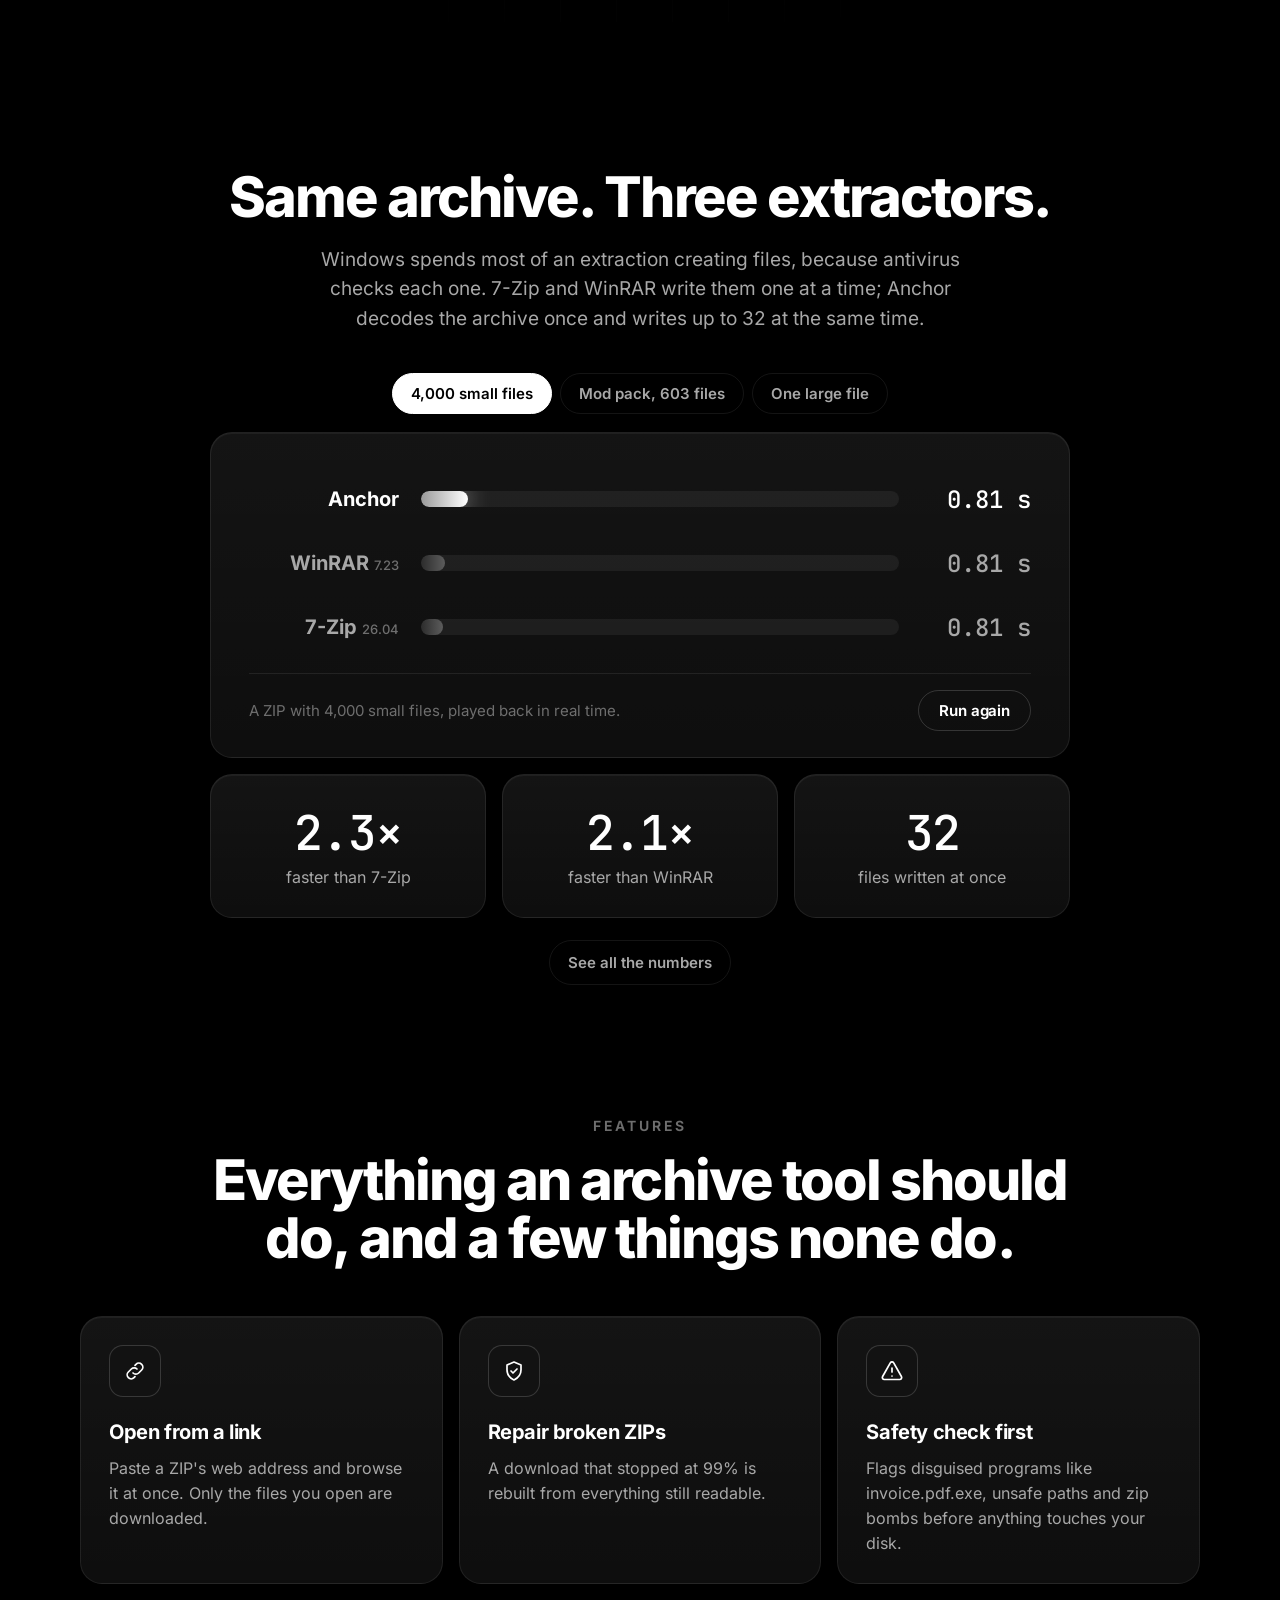
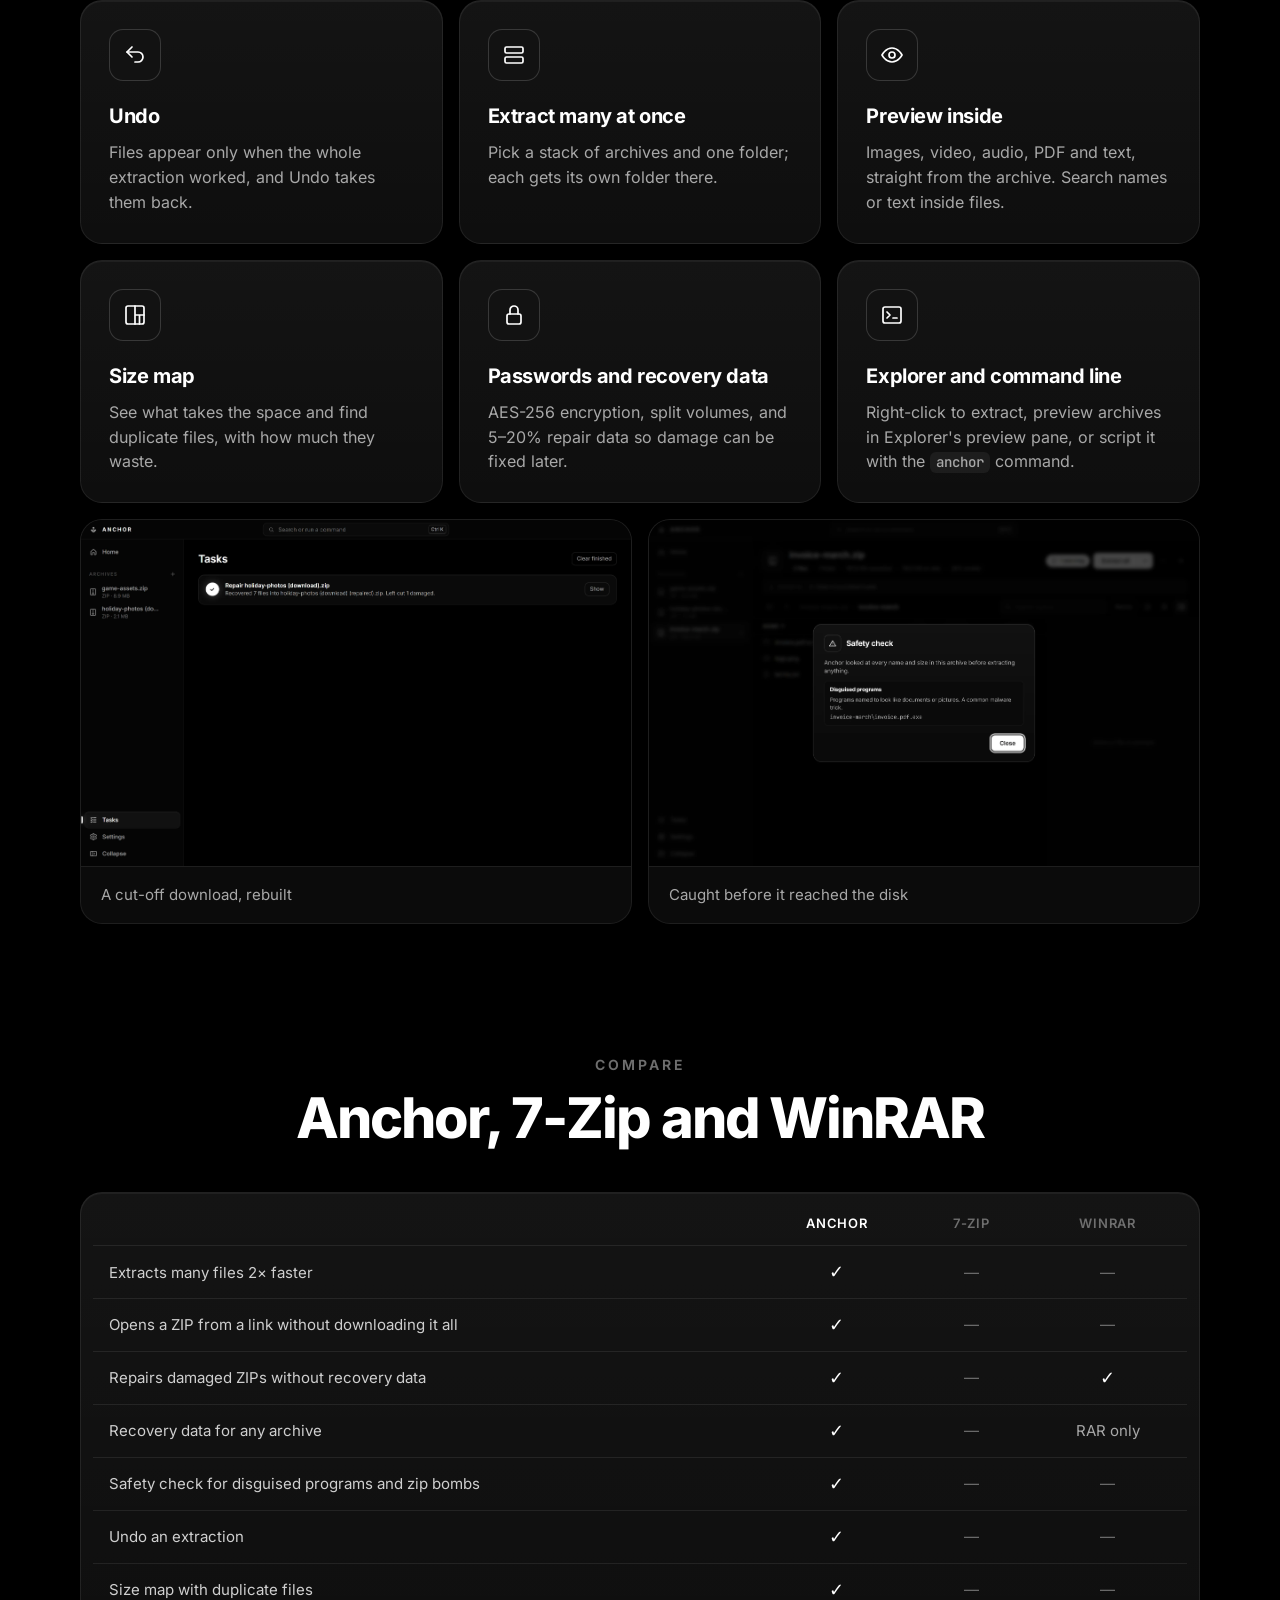
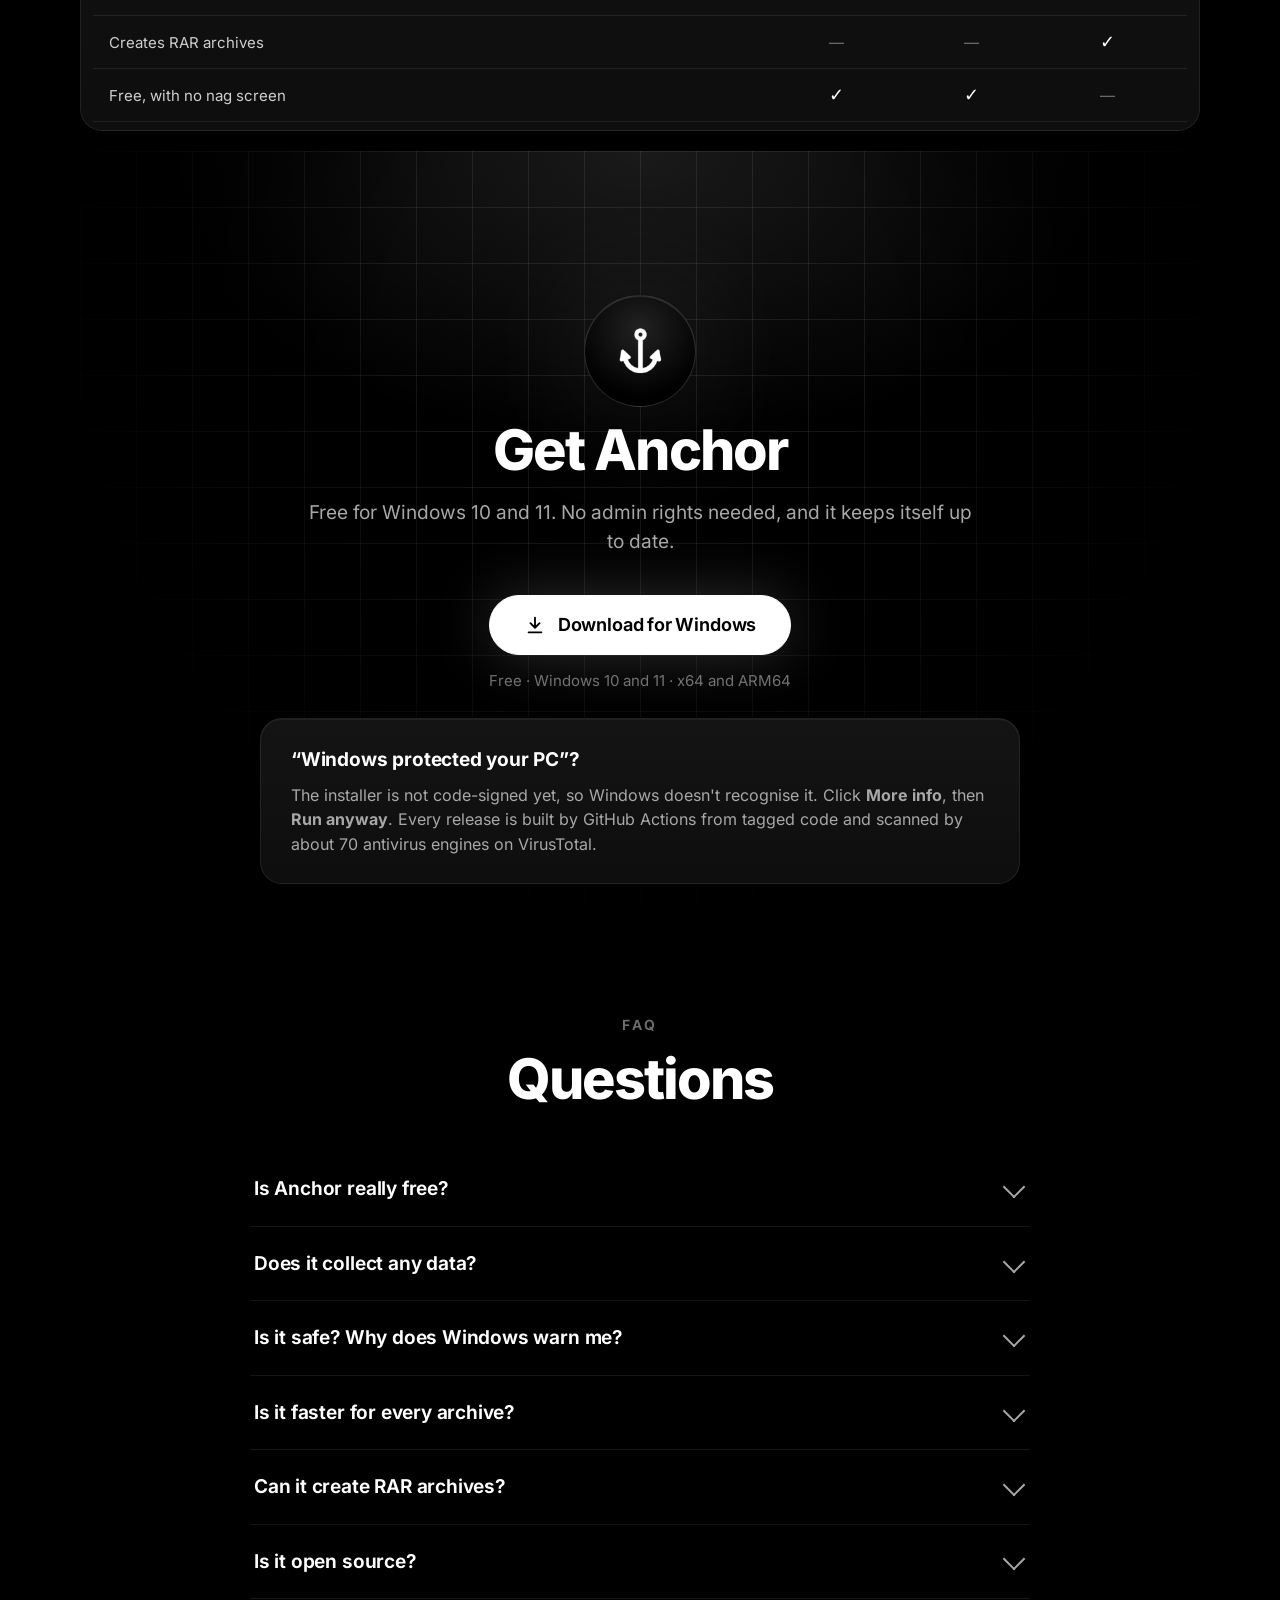
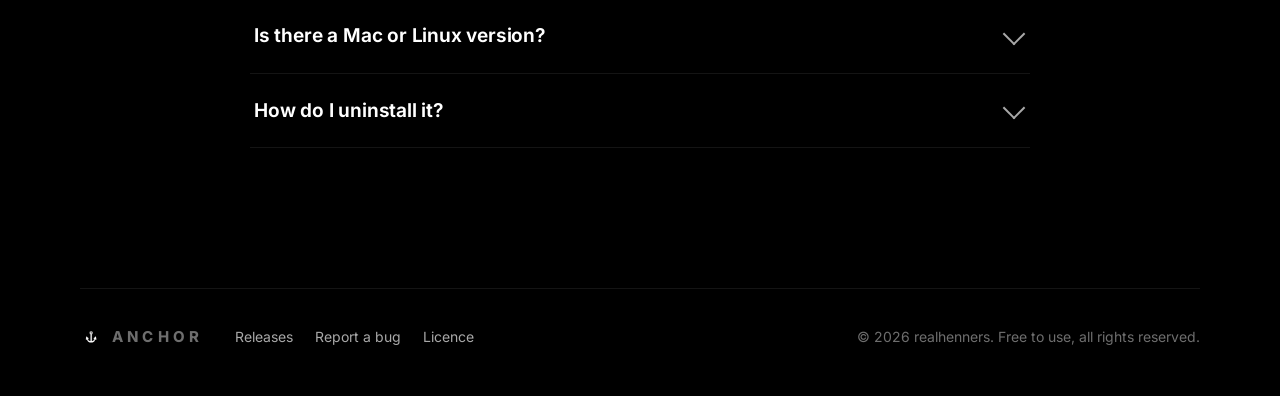
==== commit e333e39e: "Releases and licence pages; Releases in the menu" ====
--- a/index.html
+++ b/index.html
@@ -9,10 +9,10 @@
 <link rel="icon" href="assets/favicon.png">
 <link rel="apple-touch-icon" href="assets/icon.png">
 <meta property="og:type" content="website">
-<meta property="og:url" content="https://getanchor.github.io/">
+<meta property="og:url" content="https://tryanchor.github.io/">
 <meta property="og:title" content="Anchor: the fast, free archive tool for Windows">
 <meta property="og:description" content="2× faster than 7-Zip and WinRAR on archives with many files. Opens ZIPs from a link, repairs broken downloads, flags disguised programs. Free.">
-<meta property="og:image" content="https://getanchor.github.io/assets/og.jpg">
+<meta property="og:image" content="https://tryanchor.github.io/assets/og.jpg">
 <meta name="twitter:card" content="summary_large_image">
 <link rel="preload" href="assets/fonts/inter-latin-wght-normal.woff2" as="font" type="font/woff2" crossorigin>
 <link rel="stylesheet" href="style.css">
@@ -26,6 +26,7 @@
     <a href="#features">Features</a>
     <a href="#compare">Compare</a>
     <a href="#faq">FAQ</a>
+    <a href="releases/">Releases</a>
   </nav>
   <a class="btn btn-small" href="#download" data-download>Download</a>
 </header>
@@ -181,9 +182,9 @@
 <footer class="footer">
   <a class="brand" href="#top"><img src="assets/logo.png" alt="" width="22" height="22"><span>ANCHOR</span></a>
   <nav aria-label="Links">
-    <a href="https://github.com/realhenners/anchor-releases/releases">Releases</a>
+    <a href="releases/">Releases</a>
     <a href="https://github.com/realhenners/anchor-releases/issues/new/choose">Report a bug</a>
-    <a href="https://github.com/realhenners/anchor-releases/blob/main/LICENSE.txt">Licence</a>
+    <a href="license/">Licence</a>
   </nav>
   <p>© 2026 realhenners. Free to use, all rights reserved.</p>
 </footer>
--- a/style.css
+++ b/style.css
@@ -215,3 +215,42 @@
   *, *::before, *::after { transition-duration: 0.01ms !important; }
   .reveal { opacity: 1; transform: none; filter: none; }
 }
+
+/* ---------- inner pages: releases, licence ---------- */
+.page-top { position: relative; isolation: isolate; padding: 80px 20px 10px; text-align: center; }
+.page-top h1 { margin-top: 14px; font-size: clamp(44px, 7vw, 76px); font-weight: 800; letter-spacing: -0.045em; line-height: 1; }
+.narrow { width: min(820px, 100% - 40px); margin: 0 auto; padding-top: 40px; }
+.loading { color: var(--text-3); text-align: center; padding: 40px 0; }
+
+.release { padding: 30px 32px; margin-bottom: 18px; }
+.release header { display: flex; flex-wrap: wrap; align-items: baseline; gap: 10px 14px; }
+.release h2 { margin: 0; font-size: 28px; text-align: left; letter-spacing: -0.03em; }
+.release time { color: var(--text-3); font-size: 15px; margin-left: auto; }
+.badge { padding: 4px 11px; border-radius: 999px; background: #fff; color: #000; font: 600 12px Mono, monospace; letter-spacing: 0.08em; text-transform: uppercase; }
+.notes { margin-top: 16px; color: var(--text-2); font-size: 16px; }
+.notes ul { padding-left: 20px; }
+.notes li + li { margin-top: 8px; }
+.notes b { color: var(--text); font-weight: 650; }
+.notes a { color: var(--text); text-underline-offset: 3px; }
+.notes h3 { margin: 16px 0 6px; color: var(--text); font-size: 16px; }
+.assets { display: grid; gap: 10px; margin-top: 22px; padding-top: 20px; border-top: 1px solid var(--line); }
+.asset { display: flex; flex-wrap: wrap; align-items: center; gap: 8px 16px; }
+.asset .sha { flex-basis: 100%; color: var(--text-3); font: 400 12.5px Mono, monospace; word-break: break-all; }
+.asset .vt { color: var(--text-2); font-size: 14px; }
+
+.licence { padding: 40px 44px; }
+.licence h2 { margin: 0; font-size: 34px; text-align: left; }
+.licence .copy { margin-top: 6px; color: var(--text-3); }
+.licence > p { margin-top: 18px; color: var(--text-2); }
+.licence h3 { margin-top: 30px; font-size: 19px; letter-spacing: -0.01em; }
+.licence h3 span { display: inline-block; width: 30px; color: var(--text-3); font: 500 16px Mono, monospace; }
+.licence section p, .licence section ul { margin: 8px 0 0 30px; color: var(--text-2); }
+.licence section ul { padding-left: 18px; }
+.licence section li + li { margin-top: 4px; }
+.licence a { color: var(--text); text-underline-offset: 3px; word-break: break-word; }
+
+@media (max-width: 820px) {
+  .release, .licence { padding: 24px 20px; }
+  .release time { margin-left: 0; flex-basis: 100%; }
+  .licence section p, .licence section ul { margin-left: 0; }
+}
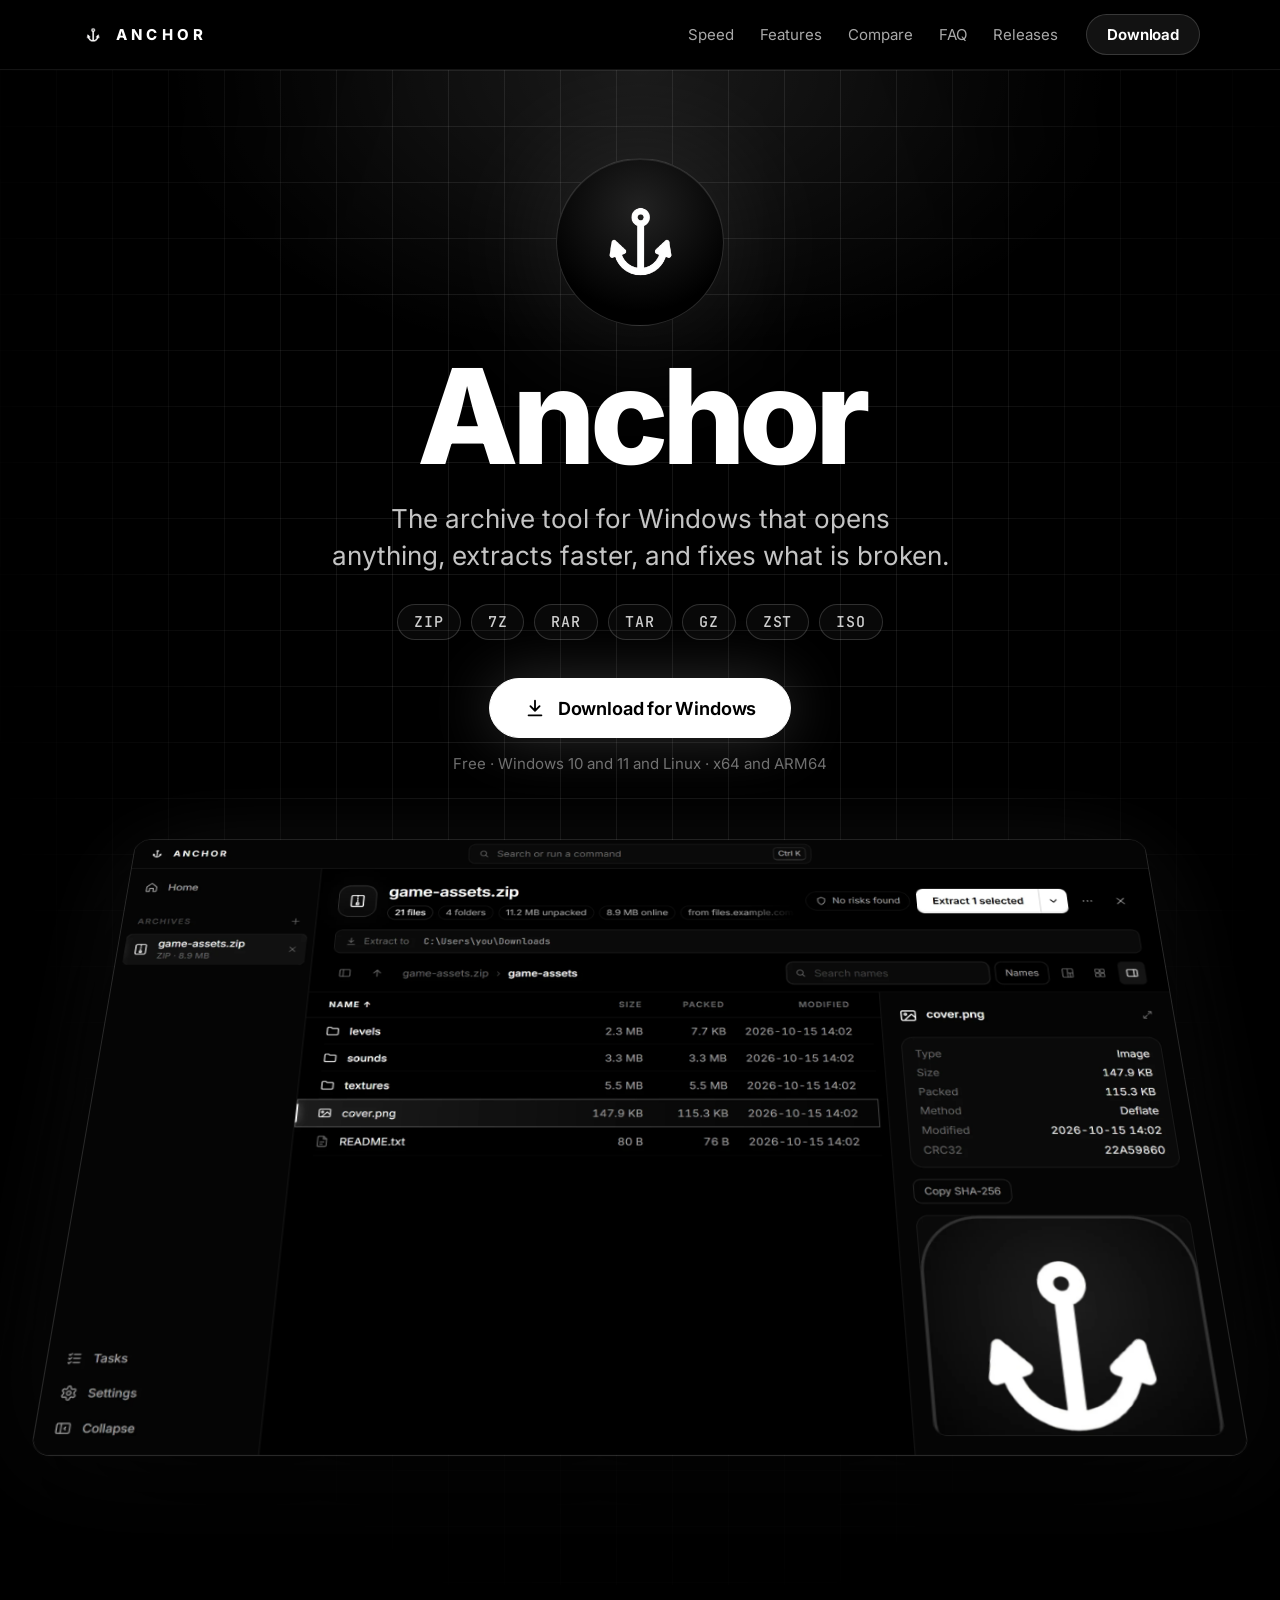
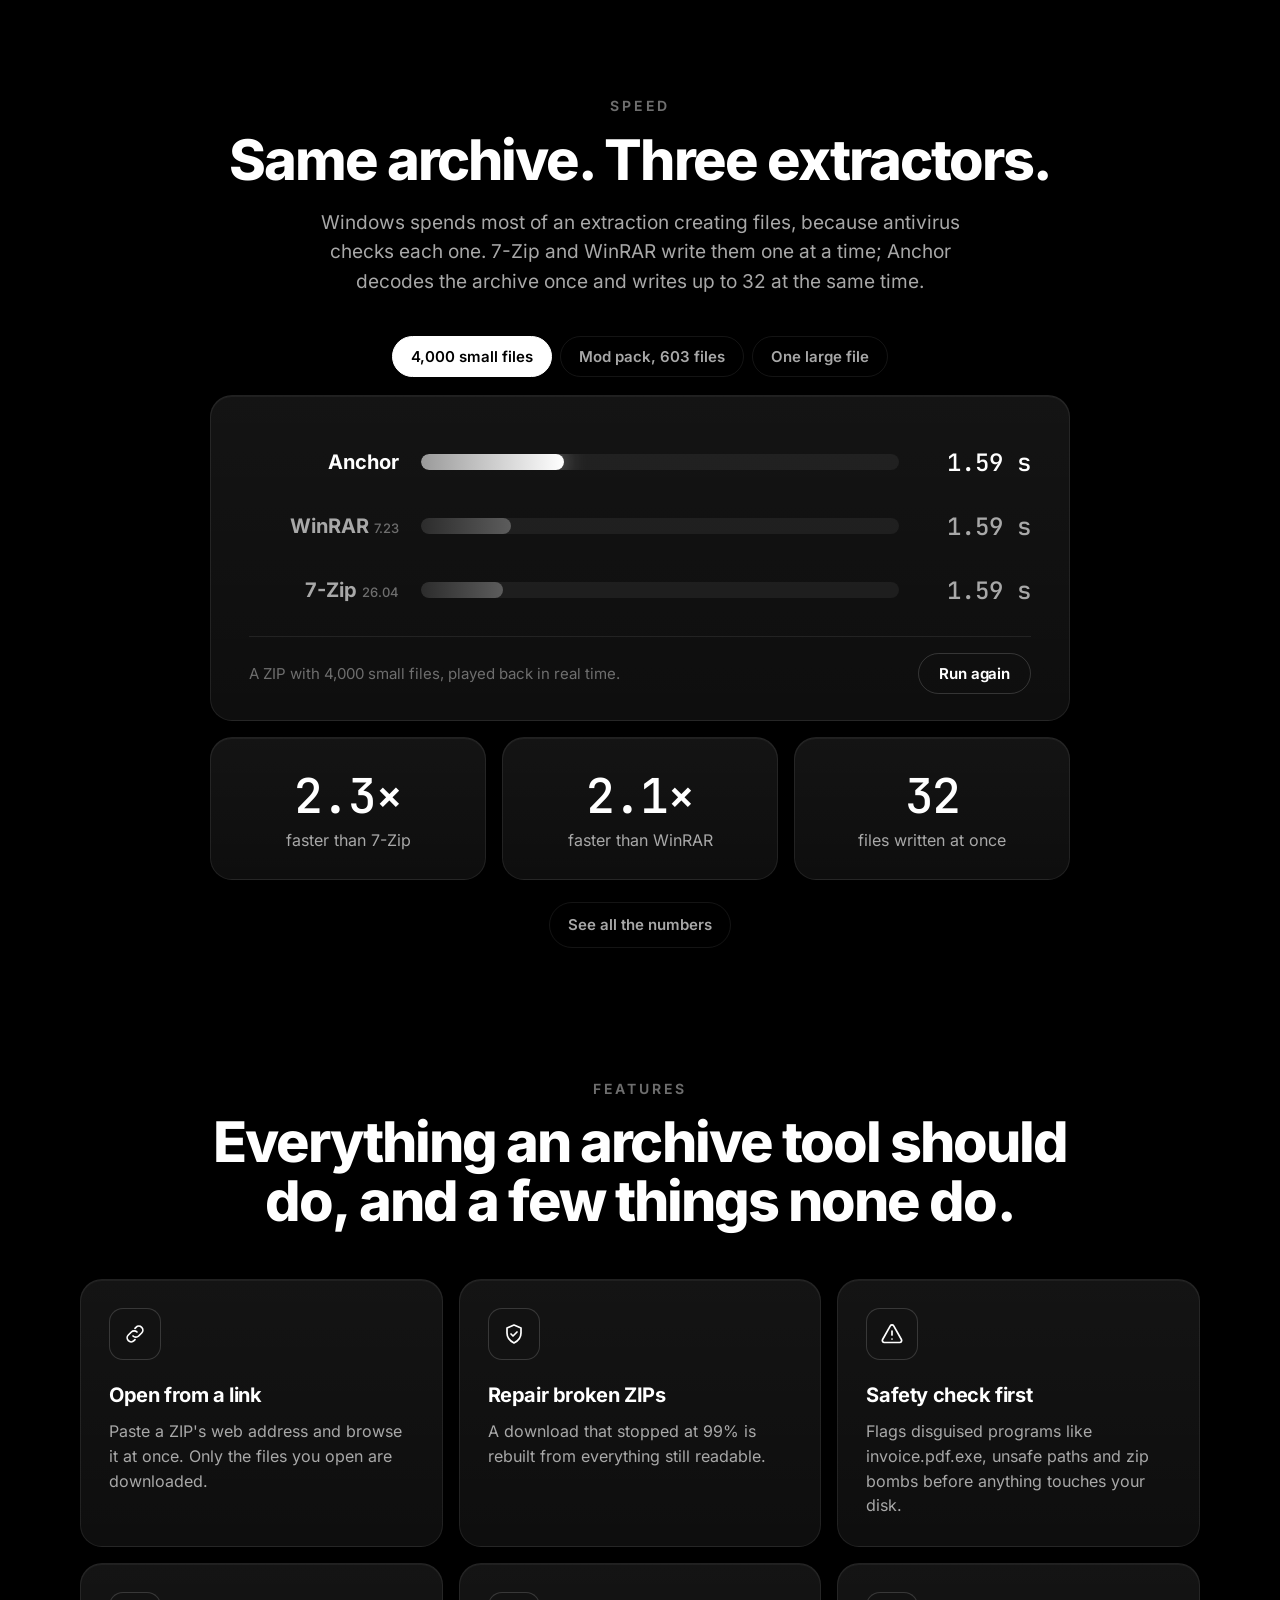
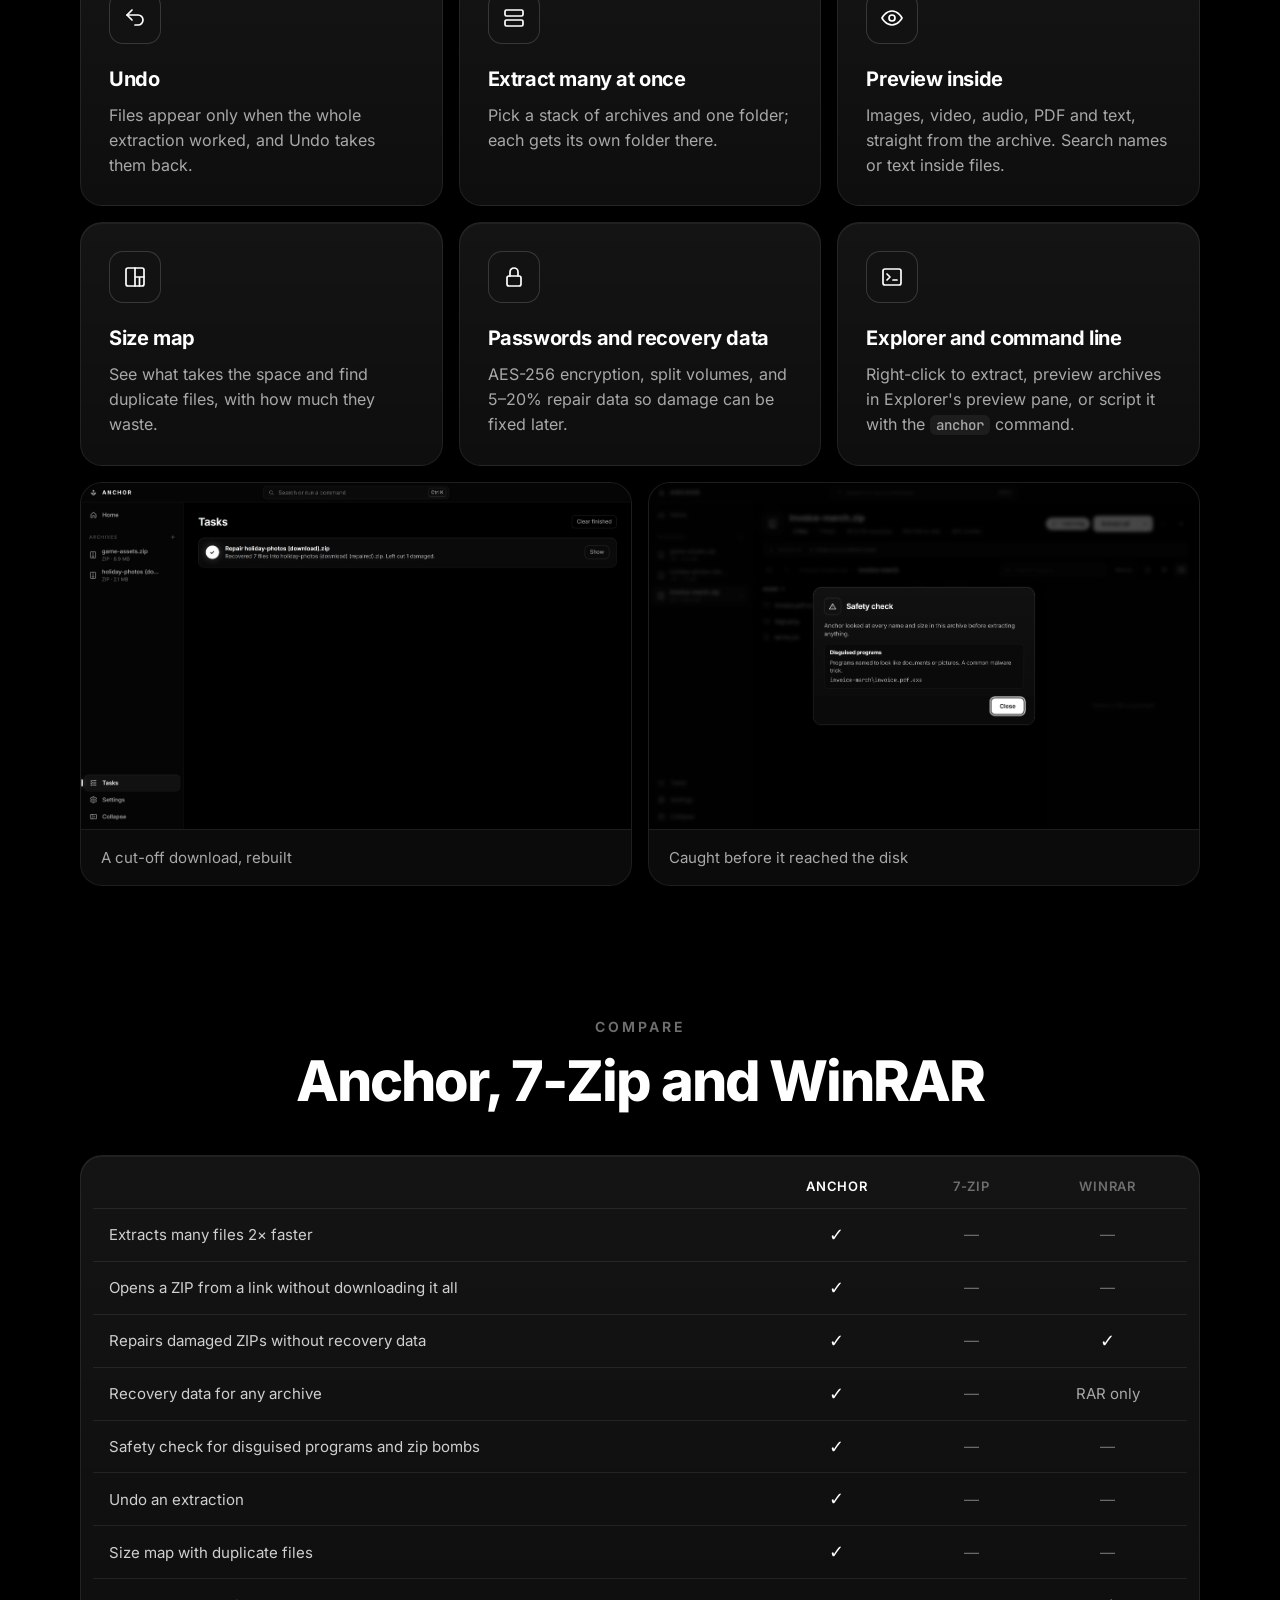
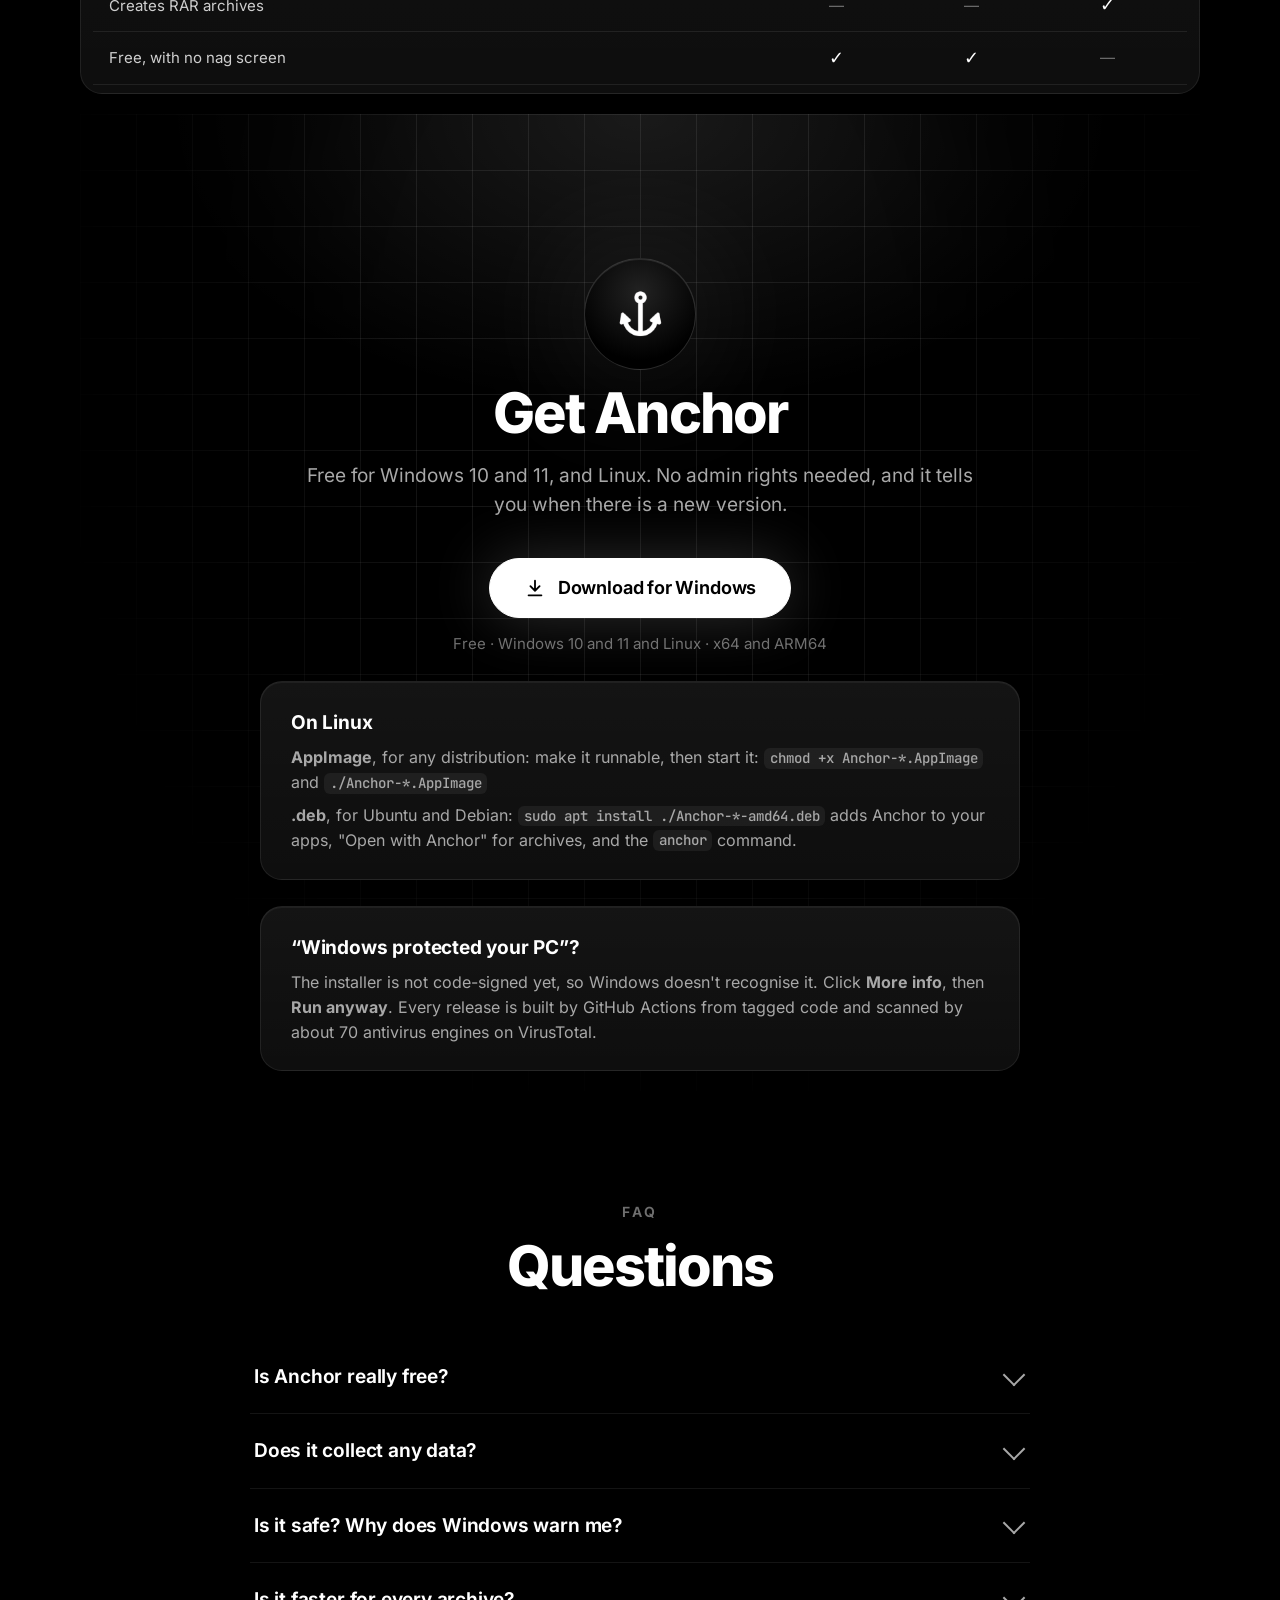
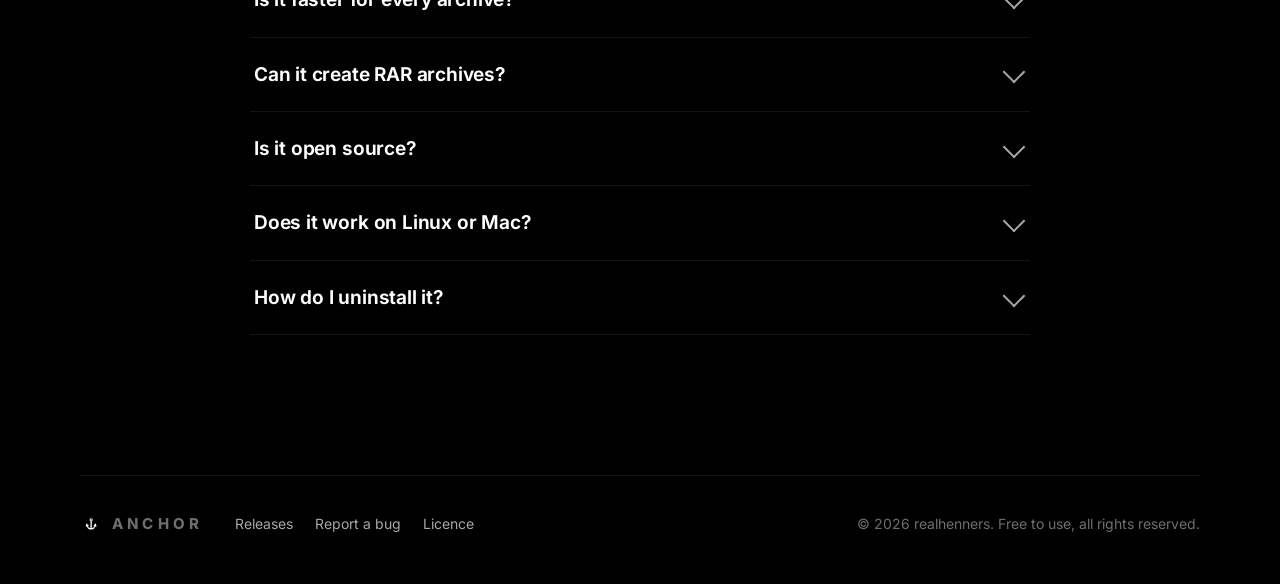
==== commit 9b69139c: "Linux downloads: AppImage and .deb, Linux visitors get the Linux file" ====
--- a/index.html
+++ b/index.html
@@ -4,7 +4,7 @@
 <meta charset="utf-8">
 <meta name="viewport" content="width=device-width, initial-scale=1">
 <title>Anchor: the fast, free archive tool for Windows</title>
-<meta name="description" content="Anchor opens ZIP, 7Z, RAR, TAR, ZST, ISO and more, extracts many-file archives about 2× faster than 7-Zip and WinRAR, repairs broken downloads and checks archives before extracting. Free for Windows 10 and 11.">
+<meta name="description" content="Anchor opens ZIP, 7Z, RAR, TAR, ZST, ISO and more, extracts many-file archives about 2× faster than 7-Zip and WinRAR, repairs broken downloads and checks archives before extracting. Free for Windows 10 and 11, and Linux.">
 <meta name="theme-color" content="#000000">
 <link rel="icon" href="assets/favicon.png">
 <link rel="apple-touch-icon" href="assets/icon.png">
@@ -46,9 +46,9 @@
         <svg width="22" height="22" viewBox="0 0 24 24" fill="none" stroke="currentColor" stroke-width="2" stroke-linecap="round" stroke-linejoin="round" aria-hidden="true"><path d="M12 4v11M7 10l5 5 5-5M5 20h14"/></svg>
         Download for Windows
       </a>
-      <p class="meta" data-download-meta>Free · Windows 10&nbsp;and&nbsp;11 · x64 and ARM64</p>
+      <p class="meta" data-download-meta>Free · Windows 10&nbsp;and&nbsp;11 and Linux · x64 and ARM64</p>
       <button class="switch" type="button" data-arch-switch hidden></button>
-      <p class="note" data-platform-note hidden>Anchor is a Windows app. Open this page on a Windows PC to download it.</p>
+      <p class="note" data-platform-note hidden>Anchor is for Windows and Linux. Open this page on a Windows or Linux PC to download it.</p>
     </div>
     <div class="stage reveal" style="--d: 5">
       <img class="hero-shot" src="assets/shots/link-preview.webp" alt="Anchor showing the contents of a ZIP archive opened from a link, with a preview of an image" width="1239" height="780" data-tilt>
@@ -141,19 +141,25 @@
     <div class="grid-bg" aria-hidden="true"></div>
     <div class="mark small reveal"><img src="assets/logo.png" alt="" width="88" height="88"></div>
     <h2 class="reveal">Get Anchor</h2>
-    <p class="sub reveal">Free for Windows 10 and 11. No admin rights needed, and it keeps itself up to date.</p>
+    <p class="sub reveal">Free for Windows 10 and 11, and Linux. No admin rights needed, and it tells you when there is a new version.</p>
     <div class="cta reveal">
       <a class="btn btn-primary" href="https://github.com/realhenners/anchor-releases/releases/latest" data-download>
         <svg width="22" height="22" viewBox="0 0 24 24" fill="none" stroke="currentColor" stroke-width="2" stroke-linecap="round" stroke-linejoin="round" aria-hidden="true"><path d="M12 4v11M7 10l5 5 5-5M5 20h14"/></svg>
         Download for Windows
       </a>
-      <p class="meta" data-download-meta>Free · Windows 10&nbsp;and&nbsp;11 · x64 and ARM64</p>
+      <p class="meta" data-download-meta>Free · Windows 10&nbsp;and&nbsp;11 and Linux · x64 and ARM64</p>
     </div>
 
     <div class="files card reveal" data-files hidden>
       <h3>All downloads <span data-version></span></h3>
       <div data-file-list></div>
       <p class="small">Check a download in PowerShell: <code>Get-FileHash .\Anchor-Setup-&lt;version&gt;.exe</code> and compare it with the SHA-256 above.</p>
+    </div>
+
+    <div class="smartscreen card reveal">
+      <h3>On Linux</h3>
+      <p><b>AppImage</b>, for any distribution: make it runnable, then start it: <code>chmod +x Anchor-*.AppImage</code> and <code>./Anchor-*.AppImage</code></p>
+      <p><b>.deb</b>, for Ubuntu and Debian: <code>sudo apt install ./Anchor-*-amd64.deb</code> adds Anchor to your apps, "Open with Anchor" for archives, and the <code>anchor</code> command.</p>
     </div>
 
     <div class="smartscreen card reveal">
@@ -173,7 +179,7 @@
       <details class="reveal"><summary>Is it faster for every archive?</summary><div><p>It's about 2× faster on archives with many files, which is most of them: mods, projects, photos, backups. With one or a few large files every tool waits on decompression and the results are about the same. All the measured numbers are in the Speed section.</p></div></details>
       <details class="reveal"><summary>Can it create RAR archives?</summary><div><p>Anchor opens and extracts RAR, but creates ZIP, 7Z, TAR.ZST and TAR.GZ. The RAR format is proprietary.</p></div></details>
       <details class="reveal"><summary>Is it open source?</summary><div><p>Anchor is free, closed-source software. It builds on open-source parts, credited with their licences in the app: 7-Zip (LGPL), par2cmdline (GPL) and Electron (MIT).</p></div></details>
-      <details class="reveal"><summary>Is there a Mac or Linux version?</summary><div><p>Not yet. Anchor is made for Windows 10 and 11 on x64 and ARM64 PCs.</p></div></details>
+      <details class="reveal"><summary>Does it work on Linux or Mac?</summary><div><p>Linux, yes: x64 and ARM64, as an AppImage that runs on any distribution or a .deb for Ubuntu and Debian. The Explorer menu and setup window are Windows-only. There is no Mac version yet.</p></div></details>
       <details class="reveal"><summary>How do I uninstall it?</summary><div><p>Settings › Apps › Installed apps › Anchor › Uninstall. Your settings can be removed too.</p></div></details>
     </div>
   </section>
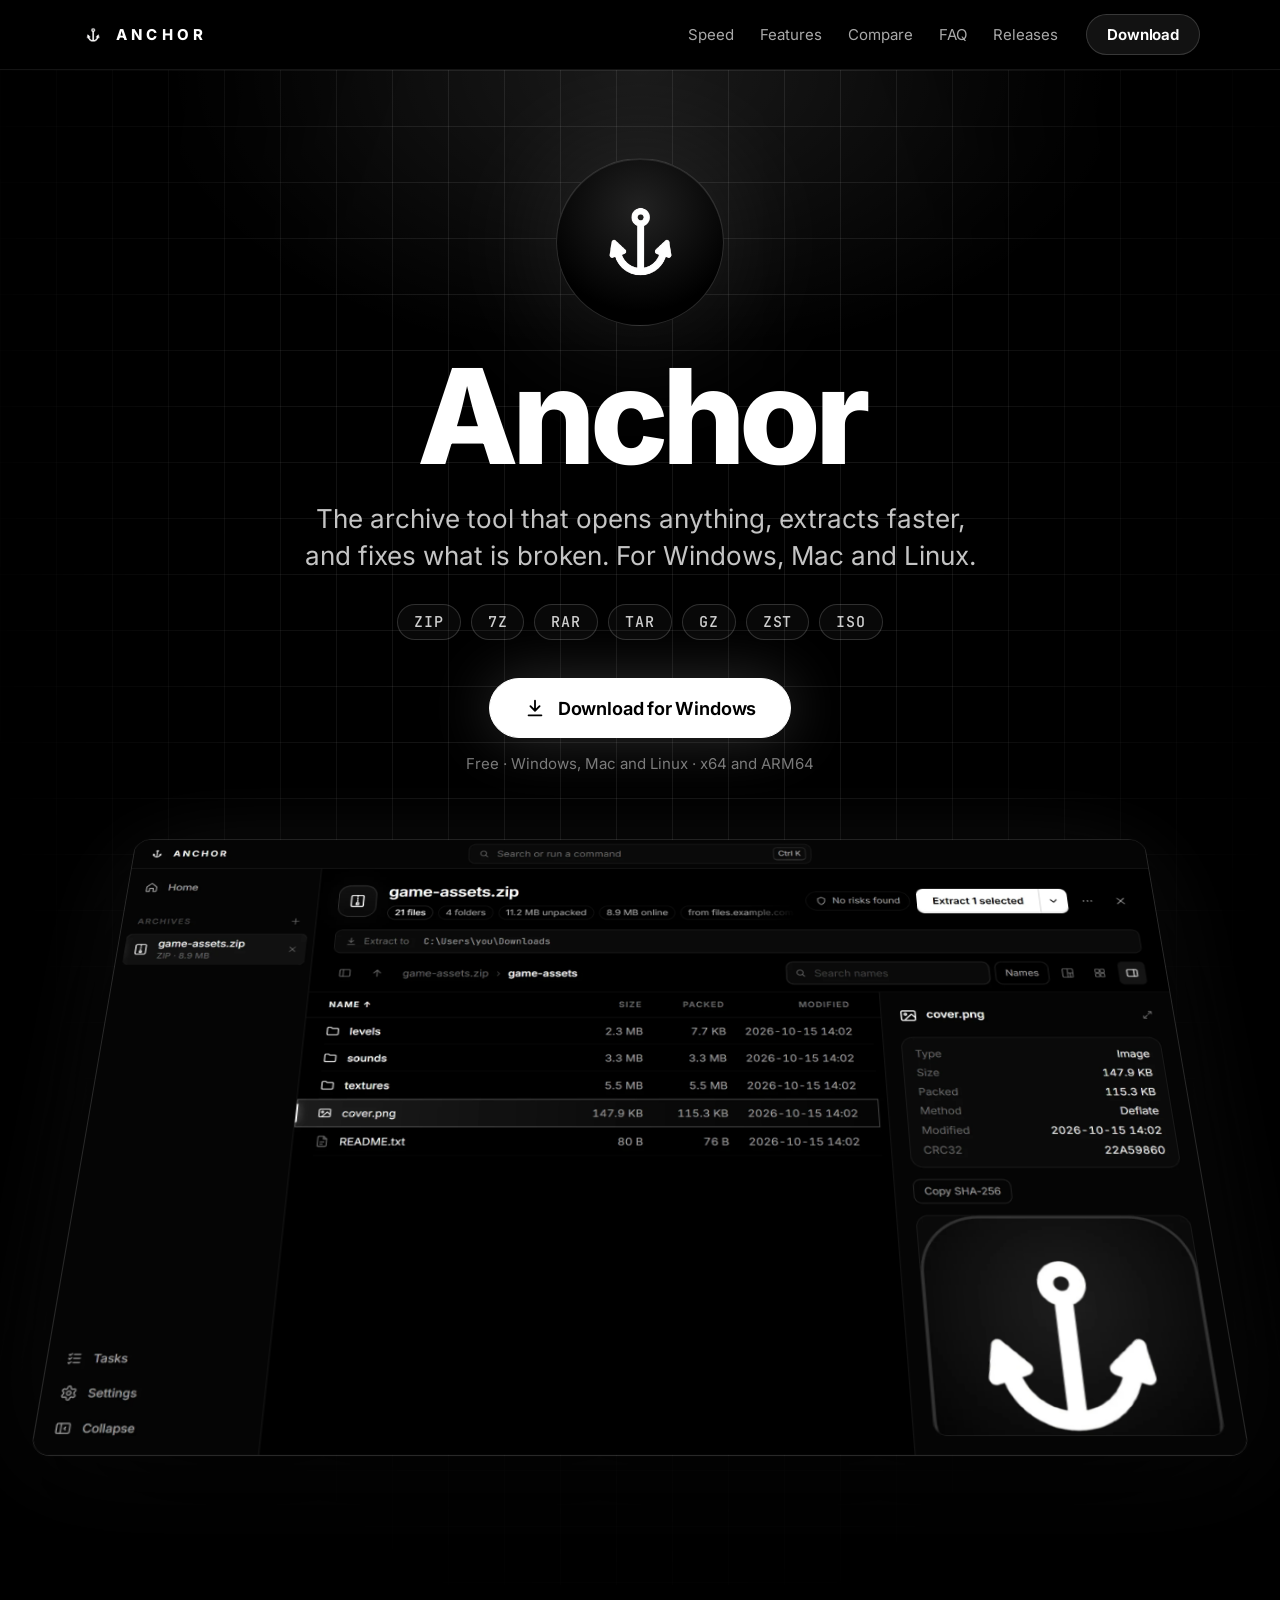
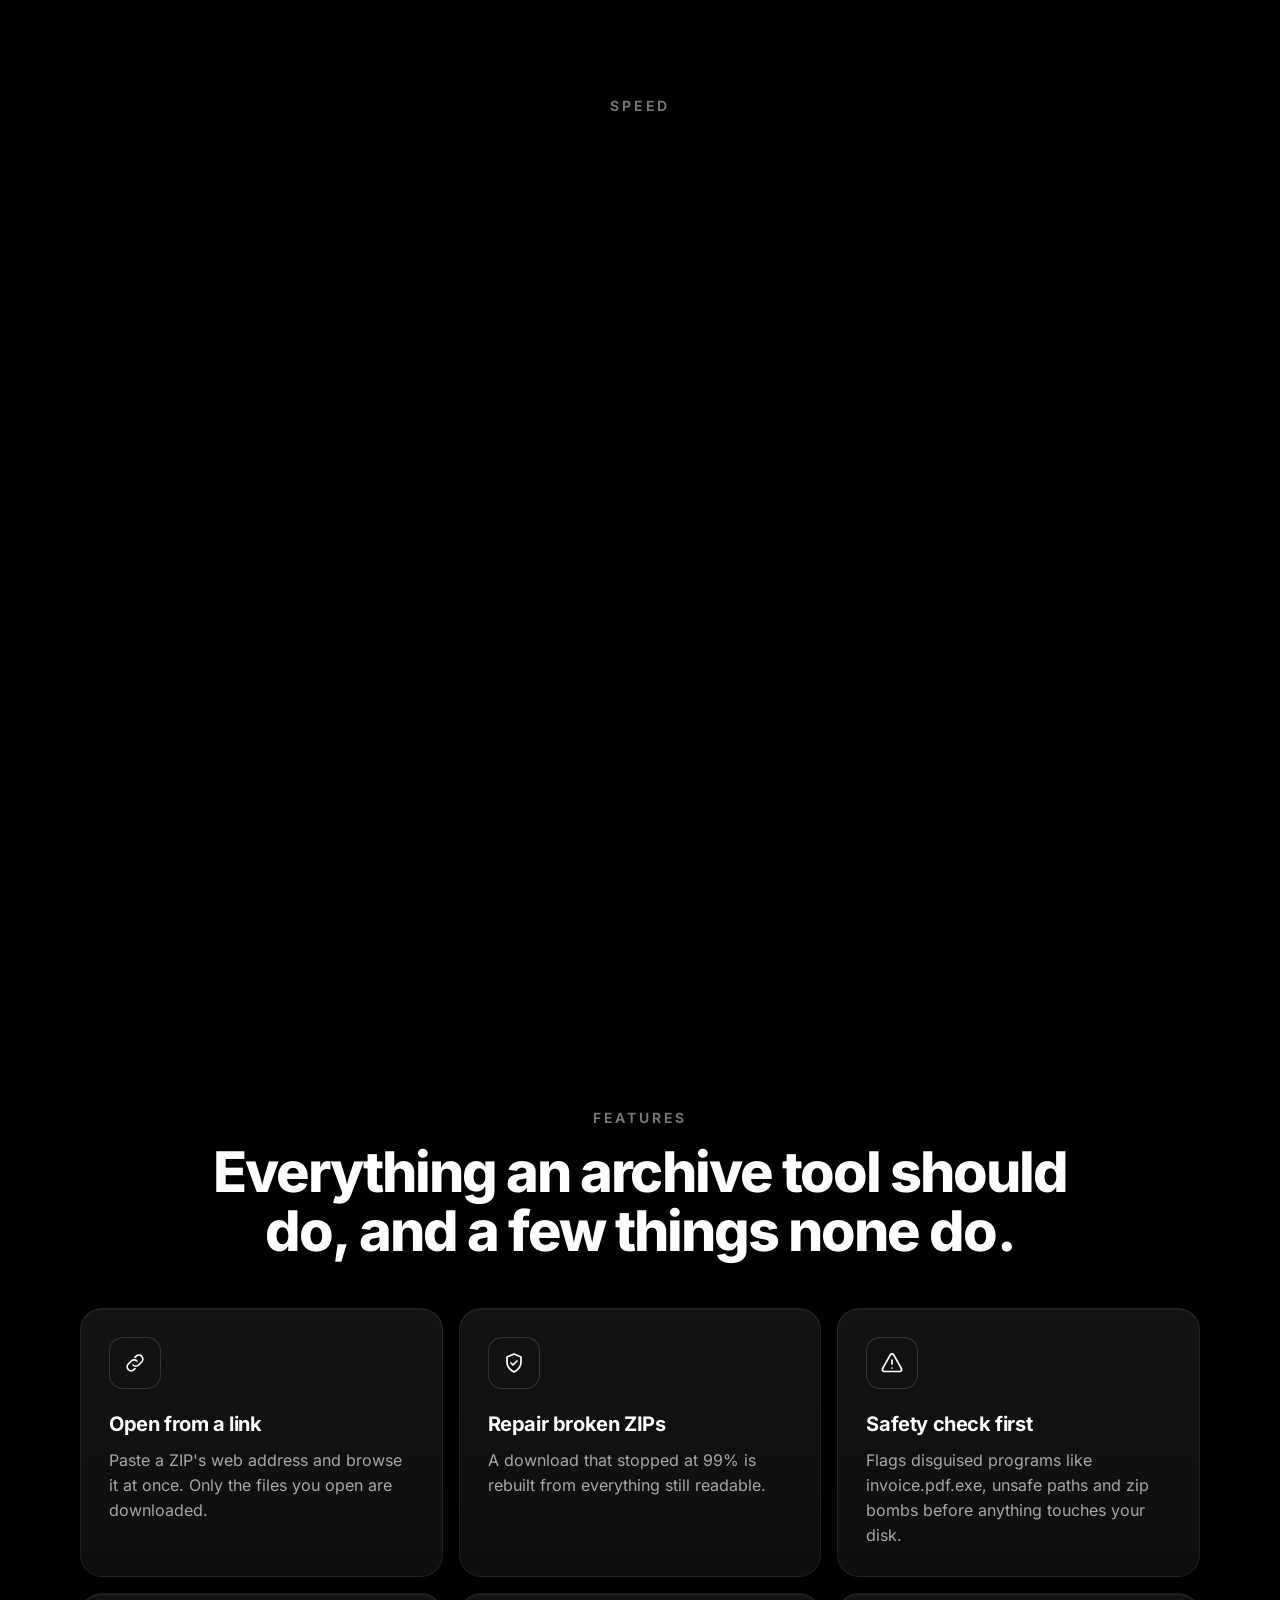
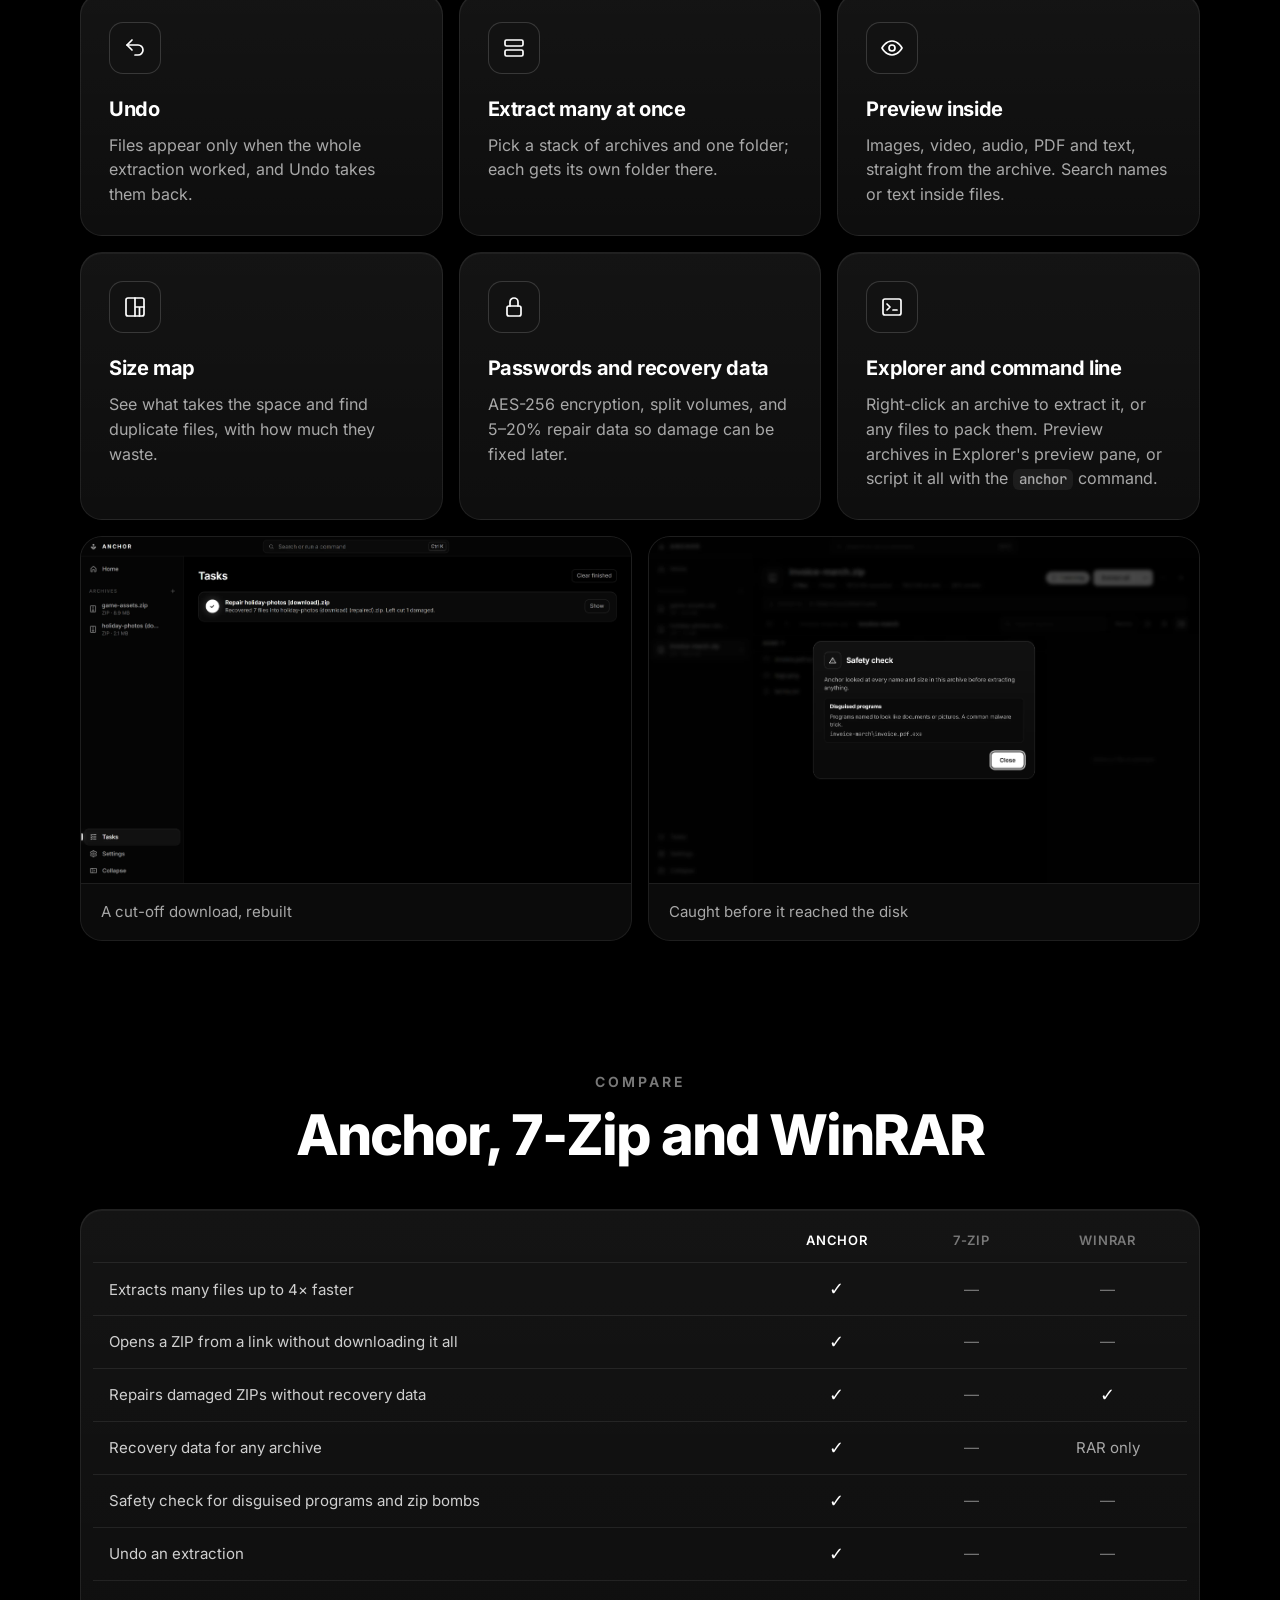
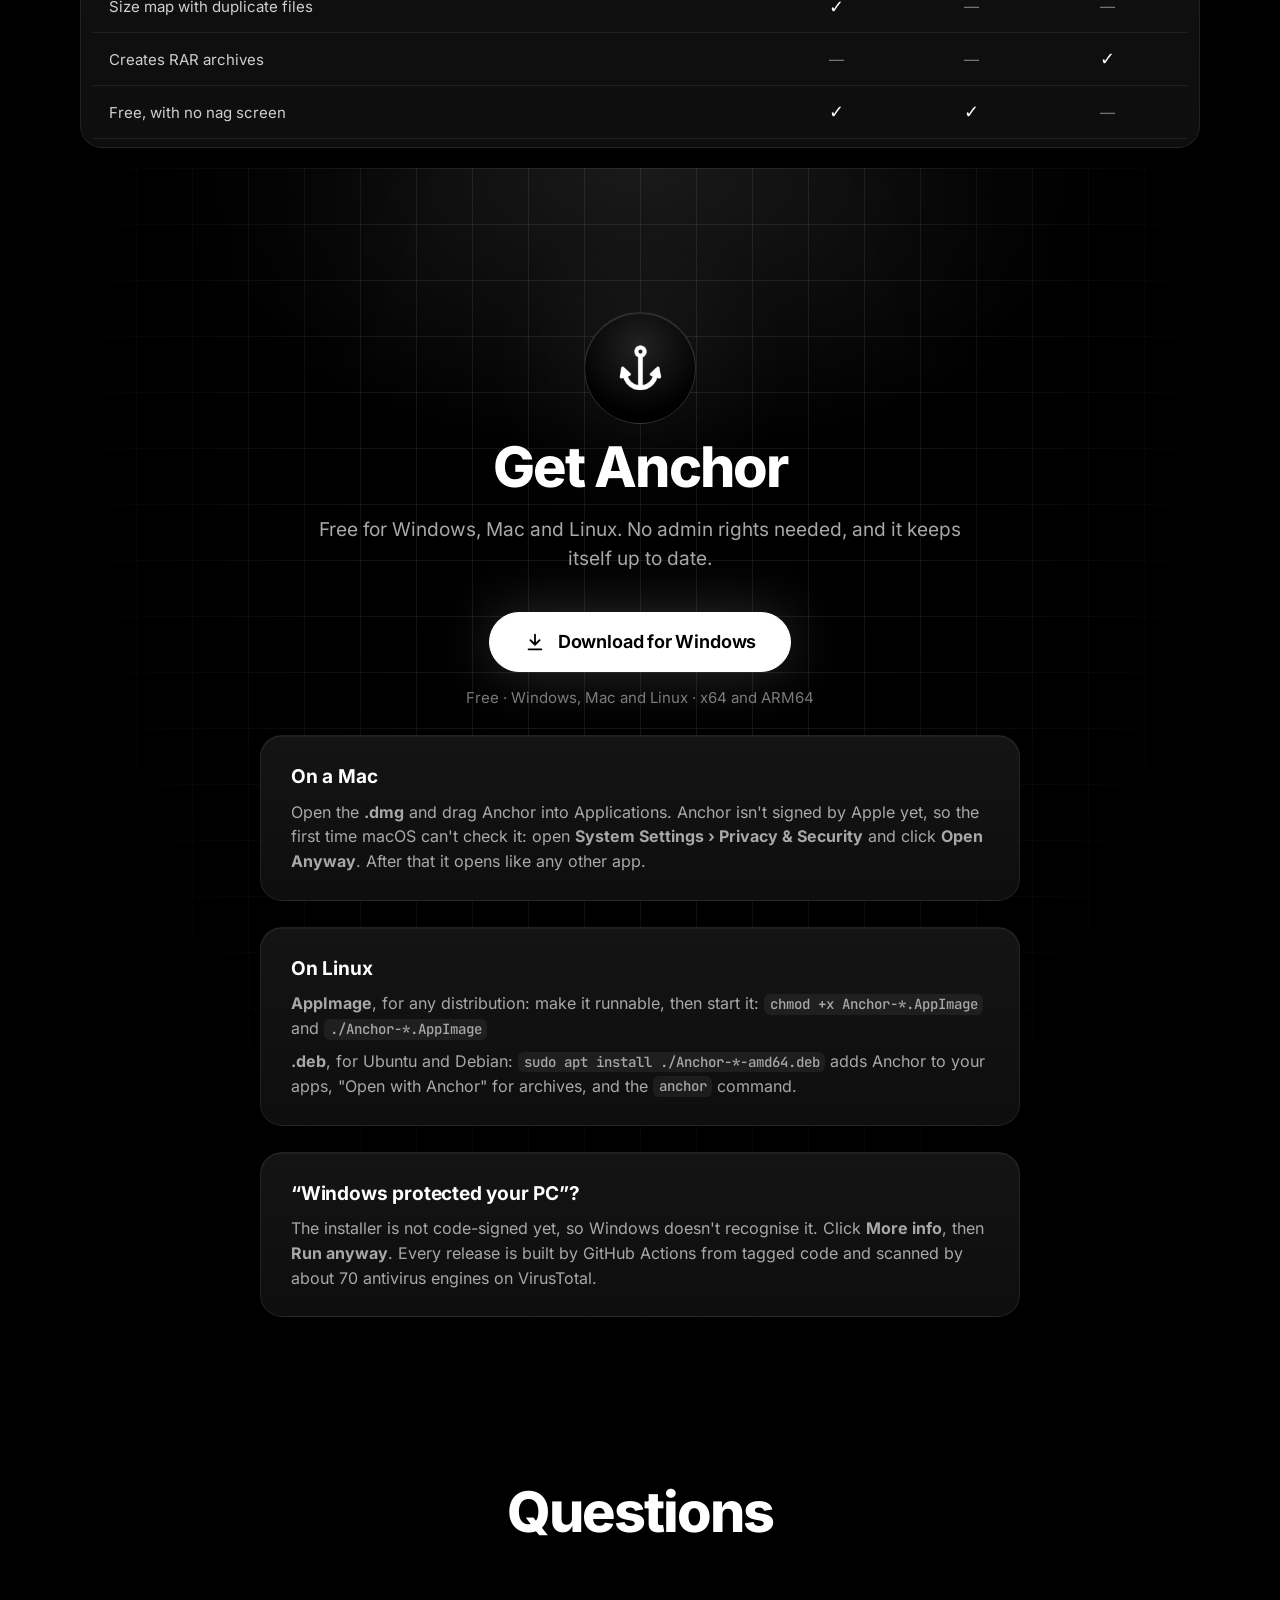
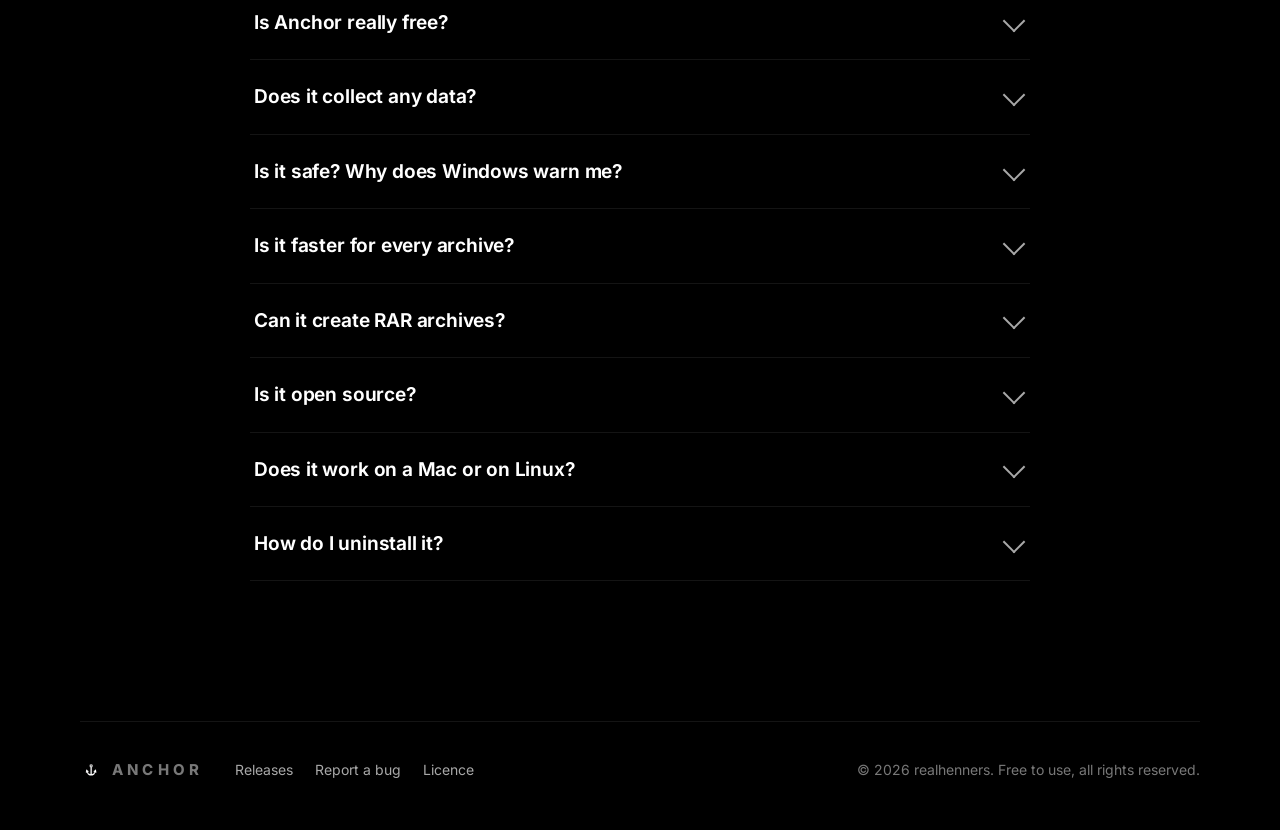
==== commit 33f5bc11: "Anchor 0.6.0: Mac downloads, new speed numbers, accessibility fixes Mac visitors get the Apple silic" ====
--- a/index.html
+++ b/index.html
@@ -3,17 +3,18 @@
 <head>
 <meta charset="utf-8">
 <meta name="viewport" content="width=device-width, initial-scale=1">
-<title>Anchor: the fast, free archive tool for Windows</title>
-<meta name="description" content="Anchor opens ZIP, 7Z, RAR, TAR, ZST, ISO and more, extracts many-file archives about 2× faster than 7-Zip and WinRAR, repairs broken downloads and checks archives before extracting. Free for Windows 10 and 11, and Linux.">
+<title>Anchor: the fast, free archive tool for Windows, Mac and Linux</title>
+<meta name="description" content="Anchor opens ZIP, 7Z, RAR, TAR, ZST, ISO and more, extracts many-file archives up to 4× faster than 7-Zip and WinRAR, repairs broken downloads and checks archives before extracting. Free for Windows, Mac and Linux.">
 <meta name="theme-color" content="#000000">
 <link rel="icon" href="assets/favicon.png">
 <link rel="apple-touch-icon" href="assets/icon.png">
 <meta property="og:type" content="website">
 <meta property="og:url" content="https://tryanchor.github.io/">
-<meta property="og:title" content="Anchor: the fast, free archive tool for Windows">
-<meta property="og:description" content="2× faster than 7-Zip and WinRAR on archives with many files. Opens ZIPs from a link, repairs broken downloads, flags disguised programs. Free.">
+<meta property="og:title" content="Anchor: the fast, free archive tool for Windows, Mac and Linux">
+<meta property="og:description" content="Up to 4× faster than 7-Zip and WinRAR on archives with many files. Opens ZIPs from a link, repairs broken downloads, flags disguised programs. Free.">
 <meta property="og:image" content="https://tryanchor.github.io/assets/og.jpg">
 <meta name="twitter:card" content="summary_large_image">
+<script type="application/ld+json">{"@context":"https://schema.org","@type":"SoftwareApplication","name":"Anchor","description":"A fast, free archive tool: opens ZIP, 7Z, RAR, TAR, ZST, ISO and more, extracts archives with many files faster than 7-Zip and WinRAR, repairs broken downloads and checks archives before extracting.","url":"https://tryanchor.github.io/","downloadUrl":"https://github.com/realhenners/anchor-releases/releases/latest","image":"https://tryanchor.github.io/assets/og.jpg","applicationCategory":"UtilitiesApplication","operatingSystem":"Windows 10, Windows 11, macOS 12 or later, Linux","offers":{"@type":"Offer","price":"0","priceCurrency":"USD"},"author":{"@type":"Person","name":"realhenners"}}</script>
 <link rel="preload" href="assets/fonts/inter-latin-wght-normal.woff2" as="font" type="font/woff2" crossorigin>
 <link rel="stylesheet" href="style.css">
 </head>
@@ -37,7 +38,7 @@
     <div class="grid-bg" aria-hidden="true"></div>
     <div class="mark reveal" style="--d: 0"><img src="assets/logo.png" alt="Anchor logo" width="132" height="132"></div>
     <h1 class="reveal" style="--d: 1">Anchor</h1>
-    <p class="lead reveal" style="--d: 2">The archive tool for Windows that opens anything, extracts faster, and fixes what is broken.</p>
+    <p class="lead reveal" style="--d: 2">The archive tool that opens anything, extracts faster, and fixes what is broken. For Windows, Mac and Linux.</p>
     <ul class="pills reveal" style="--d: 3" aria-label="Formats">
       <li>ZIP</li><li>7Z</li><li>RAR</li><li>TAR</li><li>GZ</li><li>ZST</li><li>ISO</li>
     </ul>
@@ -46,9 +47,9 @@
         <svg width="22" height="22" viewBox="0 0 24 24" fill="none" stroke="currentColor" stroke-width="2" stroke-linecap="round" stroke-linejoin="round" aria-hidden="true"><path d="M12 4v11M7 10l5 5 5-5M5 20h14"/></svg>
         Download for Windows
       </a>
-      <p class="meta" data-download-meta>Free · Windows 10&nbsp;and&nbsp;11 and Linux · x64 and ARM64</p>
+      <p class="meta" data-download-meta>Free · Windows, Mac and Linux · x64 and ARM64</p>
       <button class="switch" type="button" data-arch-switch hidden></button>
-      <p class="note" data-platform-note hidden>Anchor is for Windows and Linux. Open this page on a Windows or Linux PC to download it.</p>
+      <p class="note" data-platform-note hidden>Anchor is for Windows, Mac and Linux. Open this page on a computer to download it.</p>
     </div>
     <div class="stage reveal" style="--d: 5">
       <img class="hero-shot" src="assets/shots/link-preview.webp" alt="Anchor showing the contents of a ZIP archive opened from a link, with a preview of an image" width="1239" height="780" data-tilt>
@@ -59,7 +60,7 @@
   <section class="section" id="speed">
     <p class="kicker reveal">Speed</p>
     <h2 class="reveal">Same archive. Three extractors.</h2>
-    <p class="sub reveal">Windows spends most of an extraction creating files, because antivirus checks each one. 7-Zip and WinRAR write them one at a time; Anchor decodes the archive once and writes up to 32 at the same time.</p>
+    <p class="sub reveal">Most of an extraction is spent decoding and creating files, and antivirus checks each new file. 7-Zip and WinRAR do it all one file at a time on one core; Anchor splits the archive across every core and writes many files at once.</p>
 
     <div class="tabs reveal" role="tablist" aria-label="Benchmark">
       <button role="tab" aria-selected="true" data-set="small">4,000 small files</button>
@@ -78,15 +79,15 @@
     </div>
 
     <div class="stats">
-      <div class="stat card reveal" style="--d: 0"><b data-count="2.3" data-suffix="×">0×</b><span>faster than 7-Zip</span></div>
-      <div class="stat card reveal" style="--d: 1"><b data-count="2.1" data-suffix="×">0×</b><span>faster than WinRAR</span></div>
+      <div class="stat card reveal" style="--d: 0"><b data-count="4.2" data-suffix="×">0×</b><span>faster than 7-Zip</span></div>
+      <div class="stat card reveal" style="--d: 1"><b data-count="4.7" data-suffix="×">0×</b><span>faster than WinRAR</span></div>
       <div class="stat card reveal" style="--d: 2"><b data-count="32" data-decimals="0">0</b><span>files written at once</span></div>
     </div>
 
     <details class="numbers reveal">
       <summary>See all the numbers</summary>
       <div class="numbers-body">
-        <p>Extraction time on one Windows PC with 24 cores; each tool extracted every archive three times into an empty folder, producing the same files, and the best time counts. Fastest in bold. Anchor is faster on archives with many files; with one or a few large files every tool waits on decompression, and 7-Zip and WinRAR are slightly faster on large 7Z and RAR files.</p>
+        <p>Extraction time on one Windows PC with 24 cores; each tool extracted every archive three times into an empty folder, producing the same files, and the best time counts. Fastest in bold. Anchor is fastest on archives with many files and on several large files, where it decodes them side by side. With one large file every tool waits on the same decompression: the times are close, and WinRAR is quicker on a single large RAR.</p>
         <div class="table-wrap"><table data-numbers></table></div>
       </div>
     </details>
@@ -105,7 +106,7 @@
       <article class="feature card reveal" style="--d: 5"><span class="icon" aria-hidden="true"><svg viewBox="0 0 24 24"><path d="M2 12s3.5-7 10-7 10 7 10 7-3.5 7-10 7S2 12 2 12z"/><circle cx="12" cy="12" r="3"/></svg></span><h3>Preview inside</h3><p>Images, video, audio, PDF and text, straight from the archive. Search names or text inside files.</p></article>
       <article class="feature card reveal" style="--d: 6"><span class="icon" aria-hidden="true"><svg viewBox="0 0 24 24"><rect x="3" y="3" width="18" height="18" rx="2"/><path d="M12 3v18M12 12h9M16.5 12v9"/></svg></span><h3>Size map</h3><p>See what takes the space and find duplicate files, with how much they waste.</p></article>
       <article class="feature card reveal" style="--d: 7"><span class="icon" aria-hidden="true"><svg viewBox="0 0 24 24"><rect x="5" y="11" width="14" height="10" rx="2"/><path d="M8 11V7a4 4 0 0 1 8 0v4"/></svg></span><h3>Passwords and recovery data</h3><p>AES-256 encryption, split volumes, and 5–20% repair data so damage can be fixed later.</p></article>
-      <article class="feature card reveal" style="--d: 8"><span class="icon" aria-hidden="true"><svg viewBox="0 0 24 24"><rect x="3" y="4" width="18" height="16" rx="2"/><path d="m7 9 3 3-3 3M13 15h4"/></svg></span><h3>Explorer and command line</h3><p>Right-click to extract, preview archives in Explorer's preview pane, or script it with the <code>anchor</code> command.</p></article>
+      <article class="feature card reveal" style="--d: 8"><span class="icon" aria-hidden="true"><svg viewBox="0 0 24 24"><rect x="3" y="4" width="18" height="16" rx="2"/><path d="m7 9 3 3-3 3M13 15h4"/></svg></span><h3>Explorer and command line</h3><p>Right-click an archive to extract it, or any files to pack them. Preview archives in Explorer's preview pane, or script it all with the <code>anchor</code> command.</p></article>
     </div>
 
     <div class="shots">
@@ -122,15 +123,15 @@
       <table class="compare">
         <thead><tr><th></th><th>Anchor</th><th>7-Zip</th><th>WinRAR</th></tr></thead>
         <tbody>
-          <tr><td>Extracts many files 2× faster</td><td class="yes">✓</td><td class="no">—</td><td class="no">—</td></tr>
-          <tr><td>Opens a ZIP from a link without downloading it all</td><td class="yes">✓</td><td class="no">—</td><td class="no">—</td></tr>
-          <tr><td>Repairs damaged ZIPs without recovery data</td><td class="yes">✓</td><td class="no">—</td><td class="yes">✓</td></tr>
-          <tr><td>Recovery data for any archive</td><td class="yes">✓</td><td class="no">—</td><td>RAR only</td></tr>
-          <tr><td>Safety check for disguised programs and zip bombs</td><td class="yes">✓</td><td class="no">—</td><td class="no">—</td></tr>
-          <tr><td>Undo an extraction</td><td class="yes">✓</td><td class="no">—</td><td class="no">—</td></tr>
-          <tr><td>Size map with duplicate files</td><td class="yes">✓</td><td class="no">—</td><td class="no">—</td></tr>
-          <tr><td>Creates RAR archives</td><td class="no">—</td><td class="no">—</td><td class="yes">✓</td></tr>
-          <tr><td>Free, with no nag screen</td><td class="yes">✓</td><td class="yes">✓</td><td class="no">—</td></tr>
+          <tr><th scope="row">Extracts many files up to 4× faster</th><td class="yes">✓</td><td class="no">—</td><td class="no">—</td></tr>
+          <tr><th scope="row">Opens a ZIP from a link without downloading it all</th><td class="yes">✓</td><td class="no">—</td><td class="no">—</td></tr>
+          <tr><th scope="row">Repairs damaged ZIPs without recovery data</th><td class="yes">✓</td><td class="no">—</td><td class="yes">✓</td></tr>
+          <tr><th scope="row">Recovery data for any archive</th><td class="yes">✓</td><td class="no">—</td><td>RAR only</td></tr>
+          <tr><th scope="row">Safety check for disguised programs and zip bombs</th><td class="yes">✓</td><td class="no">—</td><td class="no">—</td></tr>
+          <tr><th scope="row">Undo an extraction</th><td class="yes">✓</td><td class="no">—</td><td class="no">—</td></tr>
+          <tr><th scope="row">Size map with duplicate files</th><td class="yes">✓</td><td class="no">—</td><td class="no">—</td></tr>
+          <tr><th scope="row">Creates RAR archives</th><td class="no">—</td><td class="no">—</td><td class="yes">✓</td></tr>
+          <tr><th scope="row">Free, with no nag screen</th><td class="yes">✓</td><td class="yes">✓</td><td class="no">—</td></tr>
         </tbody>
       </table>
     </div>
@@ -141,19 +142,24 @@
     <div class="grid-bg" aria-hidden="true"></div>
     <div class="mark small reveal"><img src="assets/logo.png" alt="" width="88" height="88"></div>
     <h2 class="reveal">Get Anchor</h2>
-    <p class="sub reveal">Free for Windows 10 and 11, and Linux. No admin rights needed, and it tells you when there is a new version.</p>
+    <p class="sub reveal">Free for Windows, Mac and Linux. No admin rights needed, and it keeps itself up to date.</p>
     <div class="cta reveal">
       <a class="btn btn-primary" href="https://github.com/realhenners/anchor-releases/releases/latest" data-download>
         <svg width="22" height="22" viewBox="0 0 24 24" fill="none" stroke="currentColor" stroke-width="2" stroke-linecap="round" stroke-linejoin="round" aria-hidden="true"><path d="M12 4v11M7 10l5 5 5-5M5 20h14"/></svg>
         Download for Windows
       </a>
-      <p class="meta" data-download-meta>Free · Windows 10&nbsp;and&nbsp;11 and Linux · x64 and ARM64</p>
+      <p class="meta" data-download-meta>Free · Windows, Mac and Linux · x64 and ARM64</p>
     </div>
 
     <div class="files card reveal" data-files hidden>
       <h3>All downloads <span data-version></span></h3>
       <div data-file-list></div>
-      <p class="small">Check a download in PowerShell: <code>Get-FileHash .\Anchor-Setup-&lt;version&gt;.exe</code> and compare it with the SHA-256 above.</p>
+      <p class="small">Check a download against its SHA-256 above: <code>Get-FileHash .\Anchor-Setup-&lt;version&gt;.exe</code> in PowerShell, <code>shasum -a 256</code> on a Mac, <code>sha256sum</code> on Linux.</p>
+    </div>
+
+    <div class="smartscreen card reveal">
+      <h3>On a Mac</h3>
+      <p>Open the <b>.dmg</b> and drag Anchor into Applications. Anchor isn't signed by Apple yet, so the first time macOS can't check it: open <b>System Settings › Privacy &amp; Security</b> and click <b>Open Anyway</b>. After that it opens like any other app.</p>
     </div>
 
     <div class="smartscreen card reveal">
@@ -174,13 +180,13 @@
     <h2 class="reveal">Questions</h2>
     <div class="faq">
       <details class="reveal"><summary>Is Anchor really free?</summary><div><p>Yes, at home and at work. No ads, no trial, no nag screen.</p></div></details>
-      <details class="reveal"><summary>Does it collect any data?</summary><div><p>No. Anchor goes online only to check GitHub for a new version when it starts (you can switch that off) and to fetch an archive you open from a link. No accounts, no tracking, no telemetry.</p></div></details>
+      <details class="reveal"><summary>Does it collect any data?</summary><div><p>No. Anchor goes online only to check GitHub for a new version and download it (you can switch that off) and to fetch an archive you open from a link. No accounts, no tracking, no telemetry.</p></div></details>
       <details class="reveal"><summary>Is it safe? Why does Windows warn me?</summary><div><p>The warning appears because the installer isn't code-signed yet; certificates are expensive for a solo developer. Each release lists SHA-256 checksums and a VirusTotal scan link, so you can check exactly what you downloaded.</p></div></details>
-      <details class="reveal"><summary>Is it faster for every archive?</summary><div><p>It's about 2× faster on archives with many files, which is most of them: mods, projects, photos, backups. With one or a few large files every tool waits on decompression and the results are about the same. All the measured numbers are in the Speed section.</p></div></details>
+      <details class="reveal"><summary>Is it faster for every archive?</summary><div><p>It's about 2 to 4× faster on archives with many files, which is most of them: mods, projects, photos, backups, and faster on several large files too, which it decodes side by side. With one large file every tool waits on the same decompression and the results are about the same. All the measured numbers are in the Speed section.</p></div></details>
       <details class="reveal"><summary>Can it create RAR archives?</summary><div><p>Anchor opens and extracts RAR, but creates ZIP, 7Z, TAR.ZST and TAR.GZ. The RAR format is proprietary.</p></div></details>
       <details class="reveal"><summary>Is it open source?</summary><div><p>Anchor is free, closed-source software. It builds on open-source parts, credited with their licences in the app: 7-Zip (LGPL), par2cmdline (GPL) and Electron (MIT).</p></div></details>
-      <details class="reveal"><summary>Does it work on Linux or Mac?</summary><div><p>Linux, yes: x64 and ARM64, as an AppImage that runs on any distribution or a .deb for Ubuntu and Debian. The Explorer menu and setup window are Windows-only. There is no Mac version yet.</p></div></details>
-      <details class="reveal"><summary>How do I uninstall it?</summary><div><p>Settings › Apps › Installed apps › Anchor › Uninstall. Your settings can be removed too.</p></div></details>
+      <details class="reveal"><summary>Does it work on a Mac or on Linux?</summary><div><p>Yes. On a Mac: Apple silicon and Intel, macOS 12 or later. On Linux: x64 and ARM64, as an AppImage that runs on any distribution or a .deb for Ubuntu and Debian. The Explorer menu and the setup window are Windows-only.</p></div></details>
+      <details class="reveal"><summary>How do I uninstall it?</summary><div><p>On Windows: Settings › Apps › Installed apps › Anchor › Uninstall; your settings can be removed too. On a Mac, drag Anchor from Applications to the Trash. On Linux, delete the AppImage, or <code>sudo apt remove anchor</code> for the .deb.</p></div></details>
     </div>
   </section>
 </main>
--- a/style.css
+++ b/style.css
@@ -12,7 +12,7 @@
   --line-strong: rgba(255, 255, 255, 0.16);
   --text: #fff;
   --text-2: #a8a8a8;
-  --text-3: #6e6e6e;
+  --text-3: #787878; /* 4.8:1 on black: readable small text */
   /* motion: a spring with a little overshoot, a long ease-out, and a soft ease-in-out */
   --spring: cubic-bezier(0.34, 1.56, 0.64, 1);
   --out: cubic-bezier(0.16, 1, 0.3, 1);
@@ -131,6 +131,8 @@
 th { color: var(--text-3); font-weight: 600; font-size: 13px; letter-spacing: 0.06em; text-transform: uppercase; }
 td { font-family: Mono, monospace; color: var(--text-2); }
 td:first-child { font-family: Inter, sans-serif; color: #cfcfcf; }
+/* a row's name is its header (for screen readers), and looks like the first cell */
+tbody th { font: inherit; font-family: Inter, sans-serif; color: #cfcfcf; letter-spacing: 0; text-transform: none; }
 td b { color: #fff; font-weight: 500; }
 tbody tr { transition: background-color 0.3s var(--out); }
 tbody tr:hover { background: rgba(255, 255, 255, 0.03); }
